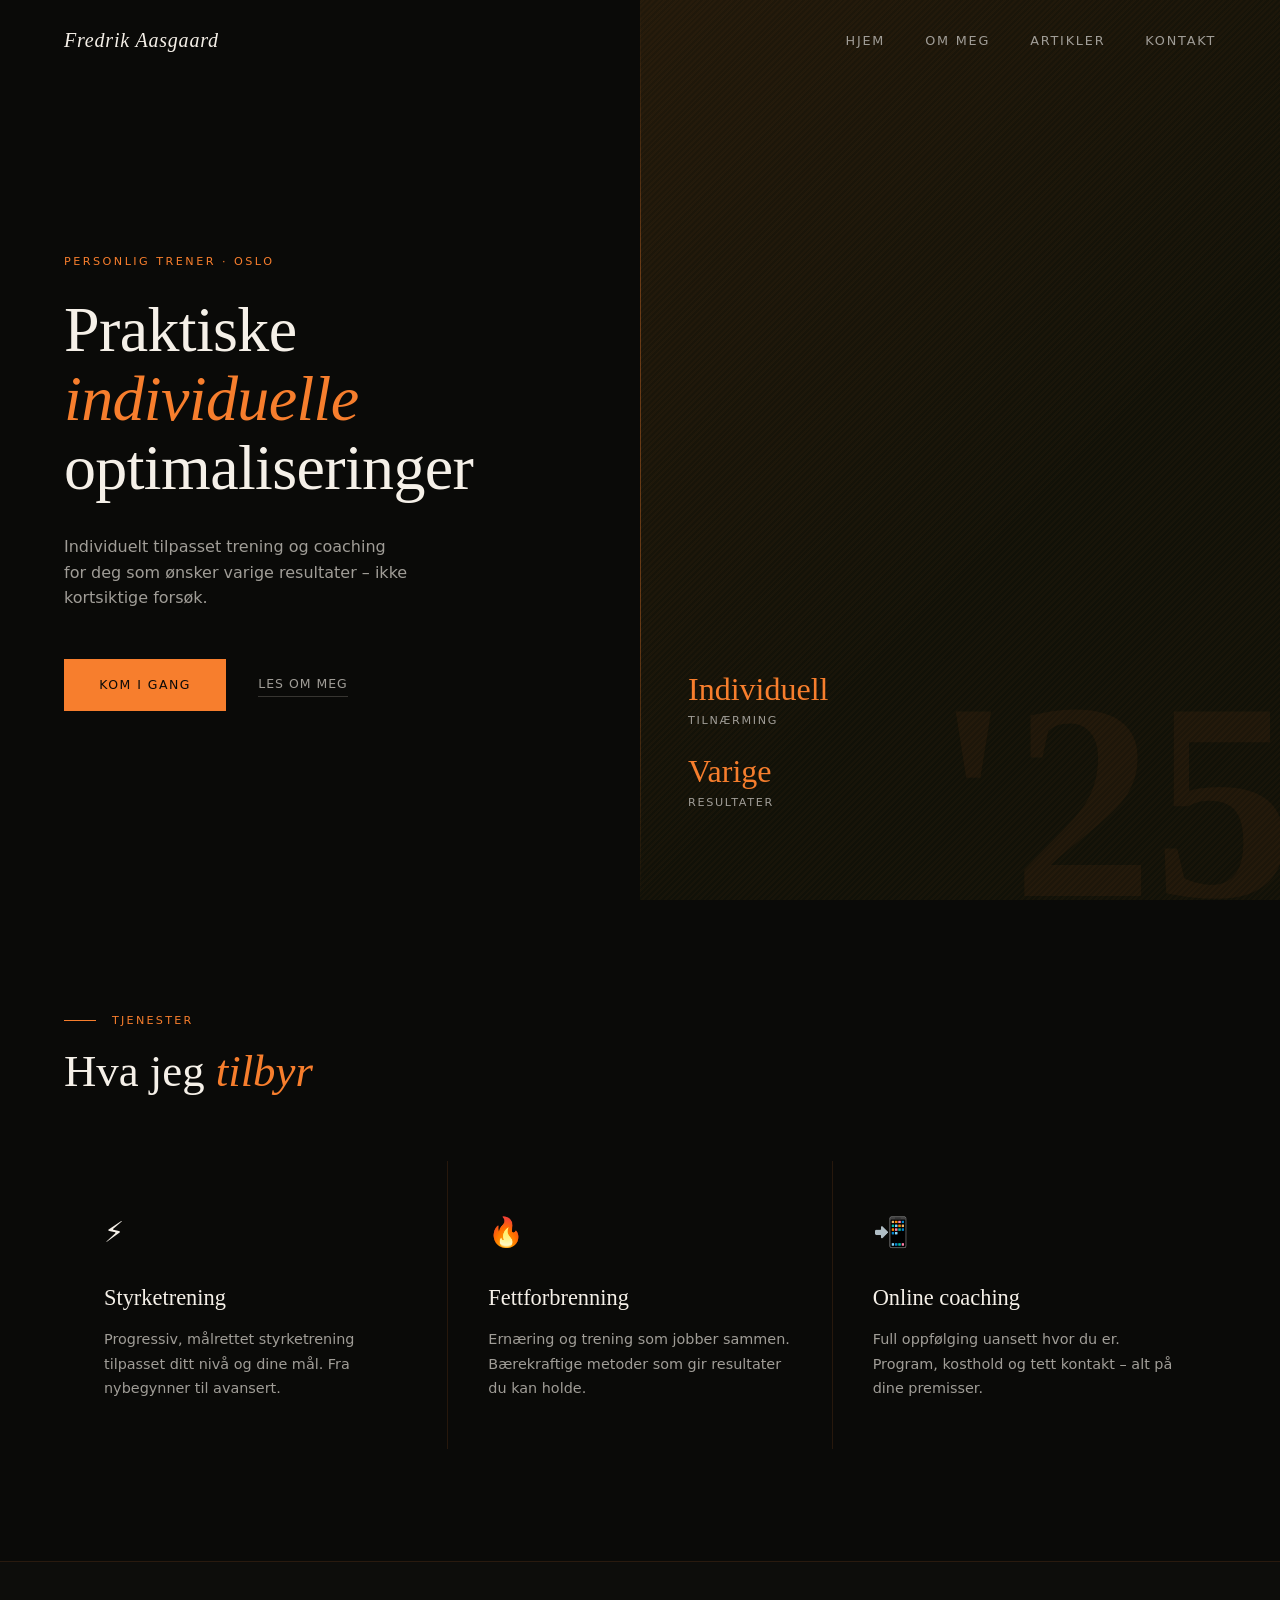
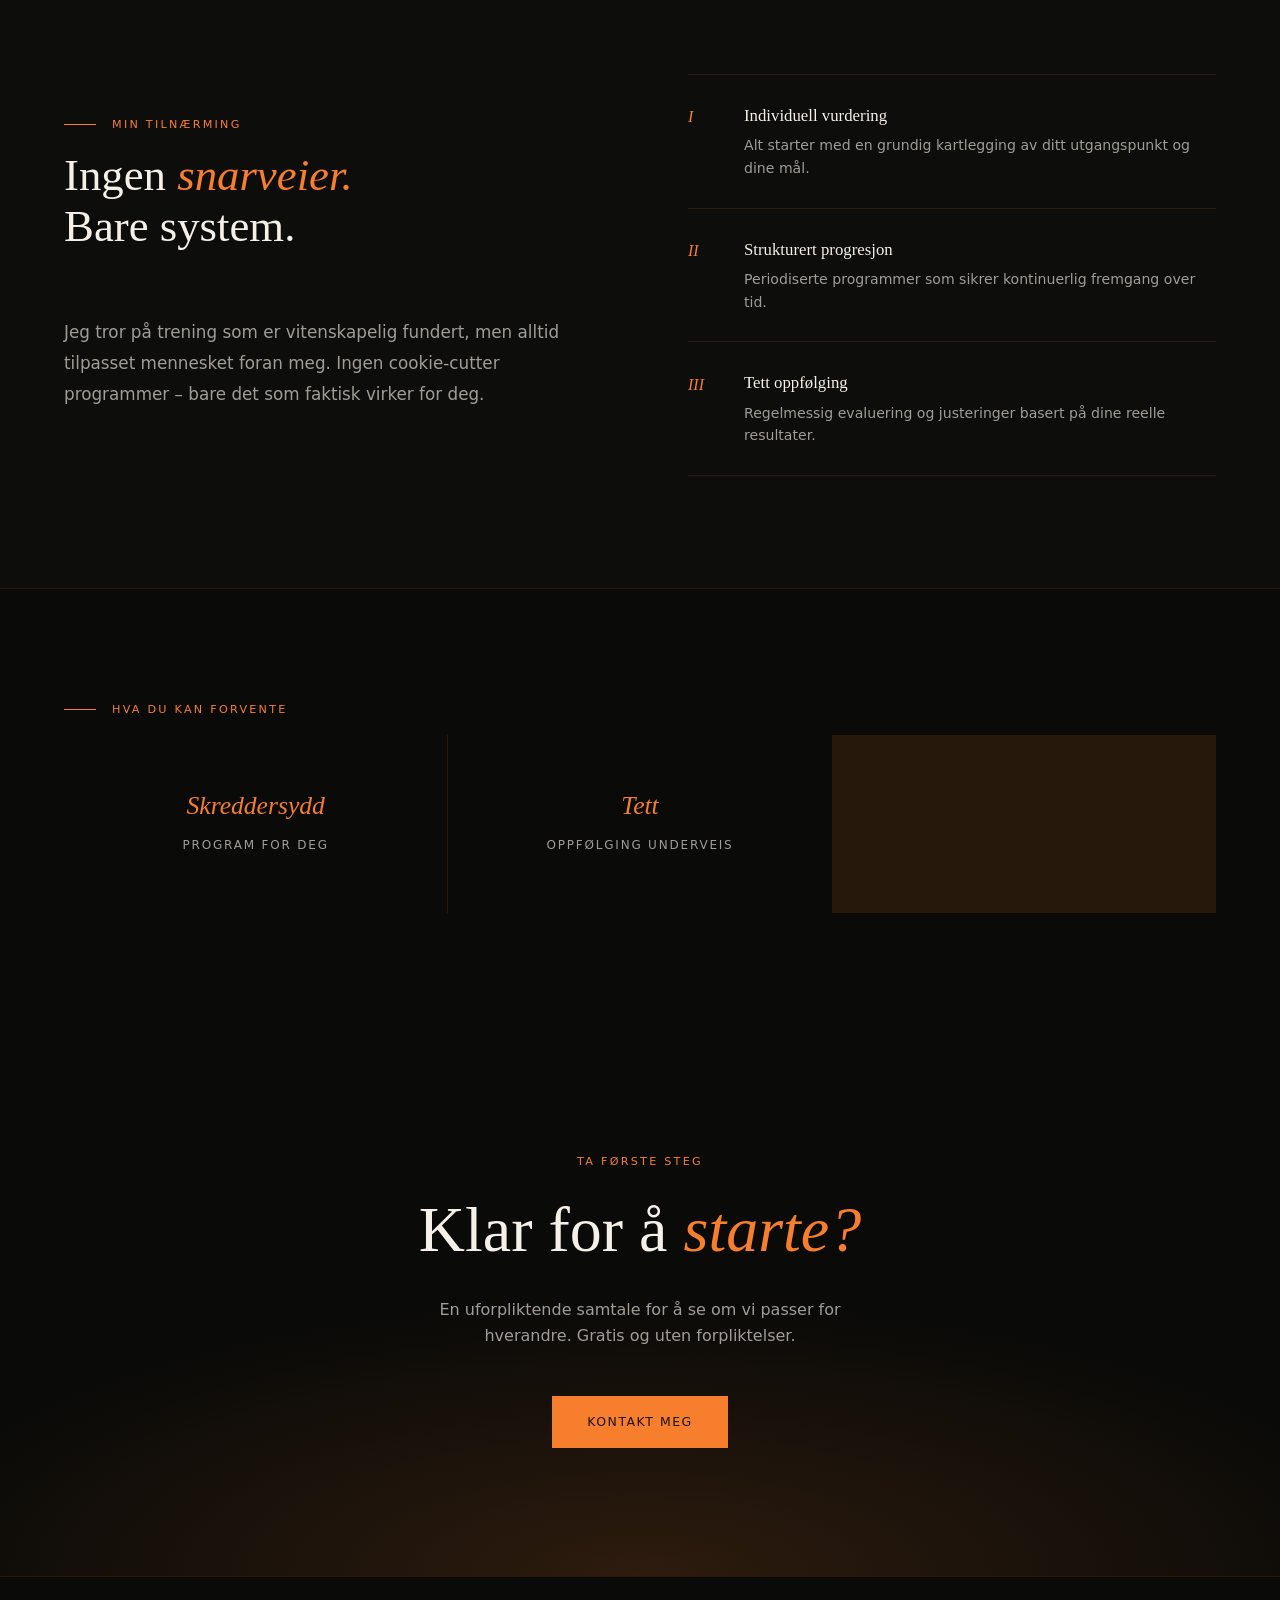
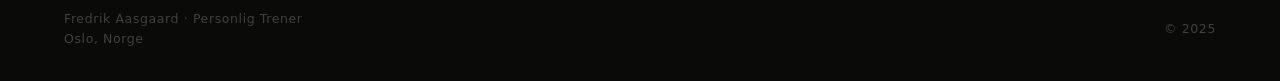
==== index.html @ f1bb7726 "Add files via upload" ====
<!DOCTYPE html>
<html lang="no">
<head>
  <meta charset="UTF-8">
  <meta name="viewport" content="width=device-width, initial-scale=1.0">
  <meta name="description" content="Personlig trener i Oslo – individuelt tilpasset styrketrening, fettforbrenning og online coaching.">
  <title>Fredrik Aasgaard · Personlig Trener</title>
  <link rel="stylesheet" href="style.css">
</head>
<body>

<nav class="nav" id="main-nav">
  <h2>Fredrik Aasgaard</h2>
  <ul>
    <li><a href="index.html">Hjem</a></li>
    <li><a href="ommeg.html">Om meg</a></li>
    <li><a href="artikler.html">Artikler</a></li>
    <li><a href="kontakt.html">Kontakt</a></li>
  </ul>
</nav>

<section class="hero">
  <div class="hero-content">
    <p class="hero-eyebrow">Personlig trener · Oslo</p>
    <h1>Praktiske <br><em>individuelle</em> optimaliseringer</h1>
    <p class="hero-bio">Individuelt tilpasset trening og coaching for deg som ønsker varige resultater – ikke kortsiktige forsøk.</p>
    <div class="hero-actions">
      <a href="kontakt.html" class="cta">Kom i gang</a>
      <a href="ommeg.html" class="cta-ghost">Les om meg</a>
    </div>
  </div>
  <div class="hero-visual" data-year="'25">
    <div class="hero-line"></div>
    <div class="hero-stat-block">
      <div class="hero-stat">
        <span class="hero-stat-number">Individuell</span>
        <span class="hero-stat-label">tilnærming</span>
      </div>
      <div class="hero-stat">
        <span class="hero-stat-number">Varige</span>
        <span class="hero-stat-label">resultater</span>
      </div>
    </div>
  </div>
</section>

<section class="section">
  <div class="section-label reveal">Tjenester</div>
  <h2 class="section-title reveal">Hva jeg <em>tilbyr</em></h2>
  <div class="grid">
    <div class="card reveal">
      <span class="card-icon">⚡</span>
      <h3 class="card-title">Styrketrening</h3>
      <p class="card-desc">Progressiv, målrettet styrketrening tilpasset ditt nivå og dine mål. Fra nybegynner til avansert.</p>
    </div>
    <div class="card reveal">
      <span class="card-icon">🔥</span>
      <h3 class="card-title">Fettforbrenning</h3>
      <p class="card-desc">Ernæring og trening som jobber sammen. Bærekraftige metoder som gir resultater du kan holde.</p>
    </div>
    <div class="card reveal">
      <span class="card-icon">📲</span>
      <h3 class="card-title">Online coaching</h3>
      <p class="card-desc">Full oppfølging uansett hvor du er. Program, kosthold og tett kontakt – alt på dine premisser.</p>
    </div>
  </div>
</section>

<section class="section approach">
  <div class="approach-inner">
    <div class="approach-text">
      <div class="section-label reveal">Min tilnærming</div>
      <h2 class="section-title reveal">Ingen <em>snarveier.</em><br>Bare system.</h2>
      <p class="reveal">Jeg tror på trening som er vitenskapelig fundert, men alltid tilpasset mennesket foran meg. Ingen cookie-cutter programmer – bare det som faktisk virker for deg.</p>
    </div>
    <div class="approach-pillars">
      <div class="pillar reveal">
        <span class="pillar-num">I</span>
        <div class="pillar-body">
          <h4>Individuell vurdering</h4>
          <p>Alt starter med en grundig kartlegging av ditt utgangspunkt og dine mål.</p>
        </div>
      </div>
      <div class="pillar reveal">
        <span class="pillar-num">II</span>
        <div class="pillar-body">
          <h4>Strukturert progresjon</h4>
          <p>Periodiserte programmer som sikrer kontinuerlig fremgang over tid.</p>
        </div>
      </div>
      <div class="pillar reveal">
        <span class="pillar-num">III</span>
        <div class="pillar-body">
          <h4>Tett oppfølging</h4>
          <p>Regelmessig evaluering og justeringer basert på dine reelle resultater.</p>
        </div>
      </div>
    </div>
  </div>
</section>

<section class="section">
  <div class="section-label reveal">Hva du kan forvente</div>
  <div class="results-strip">
    <div class="result-item reveal">
      <span class="result-value">Skreddersydd</span>
      <span class="result-label">program for deg</span>
    </div>
    <div class="result-item reveal">
      <span class="result-value">Tett</span>
      <span class="result-label">oppfølging underveis</span>
    </div>
    <div class="result-item reveal">
      <span class="result-value">Varige</span>
      <span class="result-label">vaner og resultater</span>
    </div>
  </div>
</section>

<section class="cta-section">
  <div class="section-label reveal">Ta første steg</div>
  <h2 class="reveal">Klar for å <em>starte?</em></h2>
  <p class="reveal">En uforpliktende samtale for å se om vi passer for hverandre. Gratis og uten forpliktelser.</p>
  <a href="kontakt.html" class="cta reveal">Kontakt meg</a>
</section>

<footer>
  <address>
    <p>Fredrik Aasgaard · Personlig Trener</p>
    <p>Oslo, Norge</p>
  </address>
  <p>© 2025</p>
</footer>

<script src="script.js"></script>
</body>
</html>
---- style.css ----
/* ============================================
   style.css — Layout & komponenter
   ============================================ */

@import url('variables.css');

/* ── Reset ────────────────────────────────── */
*, *::before, *::after { box-sizing: border-box; margin: 0; padding: 0; }

html { scroll-behavior: smooth; }

body {
  background: var(--black);
  color: var(--cream);
  font-family: var(--sans);
  font-weight: 300;
  line-height: 1.6;
  overflow-x: hidden;
}

/* ── Navigation ───────────────────────────── */
.nav {
  position: fixed;
  top: 0; left: 0; right: 0;
  z-index: 100;
  display: flex;
  align-items: center;
  justify-content: space-between;
  padding: 1.5rem var(--space-l);
  transition: background var(--duration-m) var(--ease),
              padding var(--duration-s);
}

.nav.scrolled {
  background: rgba(10,10,8,0.92);
  backdrop-filter: blur(12px);
  -webkit-backdrop-filter: blur(12px);
  padding: 1rem var(--space-l);
  border-bottom: 1px solid var(--border);
}

.nav h2 {
  font-family: var(--serif);
  font-weight: 400;
  font-size: 1.25rem;
  letter-spacing: 0.04em;
  color: var(--cream);
  font-style: italic;
}

.nav ul {
  list-style: none;
  display: flex;
  gap: 2.5rem;
}

.nav ul a {
  color: var(--muted);
  text-decoration: none;
  font-size: 0.8rem;
  letter-spacing: 0.14em;
  text-transform: uppercase;
  font-weight: 500;
  transition: color var(--duration-s);
}

.nav ul a:hover { color: var(--orange); }

/* ── Knapper / CTAs ───────────────────────── */
.cta {
  display: inline-block;
  background: var(--orange);
  color: var(--black);
  text-decoration: none;
  font-size: 0.78rem;
  font-weight: 500;
  letter-spacing: 0.12em;
  text-transform: uppercase;
  padding: 1rem 2.2rem;
  transition: background var(--duration-s), transform var(--duration-s);
}

.cta:hover {
  background: var(--cream);
  transform: translateY(-2px);
}

.cta-ghost {
  color: var(--muted);
  text-decoration: none;
  font-size: 0.78rem;
  letter-spacing: 0.08em;
  text-transform: uppercase;
  font-weight: 400;
  border-bottom: 1px solid rgba(122,118,112,0.4);
  padding-bottom: 2px;
  transition: color var(--duration-s), border-color var(--duration-s);
}

.cta-ghost:hover {
  color: var(--cream);
  border-color: var(--cream);
}

/* ── Hero ─────────────────────────────────── */
.hero {
  min-height: 100vh;
  display: grid;
  grid-template-columns: 1fr 1fr;
  position: relative;
  overflow: hidden;
}

.hero-content {
  display: flex;
  flex-direction: column;
  justify-content: center;
  padding: 10rem var(--space-l) 6rem;
  position: relative;
  z-index: 2;
}

.hero-eyebrow {
  font-size: 0.7rem;
  letter-spacing: 0.22em;
  text-transform: uppercase;
  color: var(--orange);
  margin-bottom: 1.5rem;
  opacity: 0;
  transform: translateY(20px);
  animation: fadeUp 0.7s var(--ease) 0.3s forwards;
}

.hero h1 {
  font-family: var(--serif);
  font-size: clamp(3rem, 5vw, 5.5rem);
  font-weight: 400;
  line-height: 1.08;
  letter-spacing: -0.01em;
  margin-bottom: 2rem;
  opacity: 0;
  transform: translateY(30px);
  animation: fadeUp 0.9s var(--ease) 0.5s forwards;
}

.hero h1 em {
  font-style: italic;
  color: var(--orange);
}

.hero-bio {
  font-size: 1rem;
  color: var(--muted);
  max-width: 34ch;
  margin-bottom: 3rem;
  opacity: 0;
  transform: translateY(20px);
  animation: fadeUp 0.8s var(--ease) 0.75s forwards;
}

.hero-actions {
  display: flex;
  align-items: center;
  gap: 2rem;
  opacity: 0;
  transform: translateY(20px);
  animation: fadeUp 0.8s var(--ease) 0.95s forwards;
}

.hero-visual {
  position: relative;
  background: #111108;
  overflow: hidden;
}

.hero-visual::before {
  content: '';
  position: absolute;
  inset: 0;
  background:
    linear-gradient(135deg, rgba(247,126,45,0.07) 0%, transparent 60%),
    repeating-linear-gradient(
      -45deg,
      transparent, transparent 2px,
      rgba(247,126,45,0.03) 2px,
      rgba(247,126,45,0.03) 4px
    );
}

.hero-visual::after {
  content: attr(data-year);
  position: absolute;
  bottom: -0.15em; right: -0.05em;
  font-family: var(--serif);
  font-size: 22vw;
  font-weight: 700;
  color: rgba(247,126,45,0.05);
  line-height: 1;
  pointer-events: none;
  user-select: none;
}

.hero-line {
  position: absolute;
  top: 0; bottom: 0; left: 0;
  width: 1px;
  background: linear-gradient(
    to bottom,
    transparent,
    rgba(247,126,45,0.35) 30%,
    rgba(247,126,45,0.35) 70%,
    transparent
  );
}

.hero-stat-block {
  position: absolute;
  bottom: 4rem; left: 3rem;
  z-index: 2;
  opacity: 0;
  animation: fadeUp 0.9s var(--ease) 1.2s forwards;
}

.hero-stat {
  display: flex;
  flex-direction: column;
  margin-bottom: 1.5rem;
}

.hero-stat-number {
  font-family: var(--serif);
  font-size: 2rem;
  font-weight: 400;
  color: var(--orange);
  line-height: 1.1;
}

.hero-stat-label {
  font-size: 0.7rem;
  letter-spacing: 0.15em;
  text-transform: uppercase;
  color: var(--muted);
  margin-top: 0.3rem;
}

/* ── Side-header (brukes på indre sider) ──── */
.page-header {
  padding: 10rem var(--space-l) 5rem;
  border-bottom: 1px solid var(--border);
  position: relative;
  overflow: hidden;
}

.page-header::after {
  content: attr(data-title);
  position: absolute;
  bottom: -0.2em; right: -0.02em;
  font-family: var(--serif);
  font-size: 18vw;
  font-weight: 700;
  color: rgba(247,126,45,0.04);
  line-height: 1;
  pointer-events: none;
  user-select: none;
  white-space: nowrap;
}

/* To-kolonne layout med valgfritt bilde */
.page-header-inner {
  display: grid;
  grid-template-columns: 1fr 1fr;
  gap: 4rem;
  align-items: center;
  position: relative;
  z-index: 1;
}

.page-header-text .section-label { margin-bottom: 1rem; }

/* Fallback for sider uten .page-header-inner */
.page-header .section-label { margin-bottom: 1rem; }

.page-header h1 {
  font-family: var(--serif);
  font-size: clamp(2.5rem, 5vw, 5rem);
  font-weight: 400;
  line-height: 1.1;
  max-width: 18ch;
}

.page-header h1 em {
  font-style: italic;
  color: var(--orange);
}

.page-header p {
  color: var(--muted);
  max-width: 42ch;
  margin-top: 1.5rem;
  font-size: 1rem;
}

/* Hero-portrett */
.page-header-image {
  position: relative;
}

.hero-portrait {
  width: 100%;
  aspect-ratio: 3 / 4;
  object-fit: cover;
  object-position: top center;
  display: block;
  filter: grayscale(20%);
  background: #1a1a16;
  min-height: 300px;
}

/* Dekorativ ramme rundt bildet */
.page-header-image::before {
  content: '';
  position: absolute;
  inset: -1rem 1rem 1rem -1rem;
  border: 1px solid var(--border);
  pointer-events: none;
  z-index: -1;
}

/* ── Seksjoner ────────────────────────────── */
.section {
  padding: var(--space-xl) var(--space-l);
  position: relative;
}

.section-label {
  font-size: 0.7rem;
  letter-spacing: 0.2em;
  text-transform: uppercase;
  color: var(--orange);
  display: flex;
  align-items: center;
  gap: 1rem;
  margin-bottom: 1rem;
}

.section-label::before {
  content: '';
  display: block;
  width: 2rem; height: 1px;
  background: var(--orange);
}

.section-title {
  font-family: var(--serif);
  font-size: clamp(2rem, 3.5vw, 3.5rem);
  font-weight: 400;
  line-height: 1.15;
  margin-bottom: 4rem;
  max-width: 20ch;
}

.section-title em { font-style: italic; color: var(--orange); }

/* ── Services grid ────────────────────────── */
.grid {
  display: grid;
  grid-template-columns: repeat(3, 1fr);
  gap: 1px;
  background: var(--border);
}

.card {
  background: var(--black);
  padding: 3rem 2.5rem;
  position: relative;
  overflow: hidden;
  transition: background var(--duration-m);
  cursor: default;
}

.card::after {
  content: '';
  position: absolute;
  bottom: 0; left: 0; right: 0;
  height: 2px;
  background: var(--orange);
  transform: scaleX(0);
  transform-origin: left;
  transition: transform var(--duration-m) var(--ease);
}

.card:hover { background: #0f0f0c; }
.card:hover::after { transform: scaleX(1); }

.card-icon { font-size: 1.8rem; margin-bottom: 1.5rem; display: block; }

.card-title {
  font-family: var(--serif);
  font-size: 1.4rem;
  font-weight: 400;
  margin-bottom: 0.75rem;
  color: var(--cream);
}

.card-desc { font-size: 0.9rem; color: var(--muted); line-height: 1.7; }

/* ── Approach ─────────────────────────────── */
.approach {
  background: var(--surface);
  border-top: 1px solid var(--border);
  border-bottom: 1px solid var(--border);
}

.approach-inner {
  display: grid;
  grid-template-columns: 1fr 1fr;
  gap: 6rem;
  align-items: center;
}

.approach-text p { font-size: 1.05rem; color: var(--muted); line-height: 1.85; margin-bottom: 1.5rem; }

.pillar {
  display: flex;
  align-items: flex-start;
  gap: 1.5rem;
  padding: 1.75rem 0;
  border-bottom: 1px solid var(--border);
}

.pillar:first-child { border-top: 1px solid var(--border); }

.pillar-num {
  font-family: var(--serif);
  font-size: 1rem;
  font-style: italic;
  color: var(--orange);
  min-width: 2rem;
  padding-top: 0.1rem;
}

.pillar-body h4 {
  font-family: var(--serif);
  font-weight: 400;
  font-size: 1.05rem;
  color: var(--cream);
  margin-bottom: 0.3rem;
}

.pillar-body p { font-size: 0.88rem; color: var(--muted); }

/* ── Results strip ────────────────────────── */
.results-strip {
  display: grid;
  grid-template-columns: repeat(3, 1fr);
  gap: 1px;
  background: var(--border);
}

.result-item { background: var(--black); padding: 3.5rem 3rem; text-align: center; }

.result-value {
  font-family: var(--serif);
  font-size: 1.6rem;
  font-weight: 400;
  font-style: italic;
  color: var(--orange);
  line-height: 1.2;
  display: block;
  margin-bottom: 0.6rem;
}

.result-label { font-size: 0.75rem; letter-spacing: 0.15em; text-transform: uppercase; color: var(--muted); }

/* ── Fakta-kolonne (om meg-siden) ─────────── */
.fakta-strip {
  display: flex;
  flex-direction: column;
  gap: 1px;
  background: var(--border);
}

.fakta-item {
  background: var(--black);
  padding: 2rem 2.5rem;
}

.fakta-tittel {
  font-family: var(--serif);
  font-size: 1.2rem;
  font-weight: 400;
  font-style: italic;
  color: var(--orange);
  display: block;
  margin-bottom: 0.5rem;
}

.fakta-tekst {
  font-size: 0.78rem;
  letter-spacing: 0.1em;
  text-transform: uppercase;
  color: var(--muted);
  line-height: 1.9;
  display: block;
}

/* ── Brødtekst / artikkelinnhold ──────────── */
.prose {
  max-width: 68ch;
}

.prose p {
  font-size: 1.05rem;
  color: var(--muted);
  line-height: 1.85;
  margin-bottom: 1.5rem;
}

.prose h3 {
  font-family: var(--serif);
  font-size: 1.5rem;
  font-weight: 400;
  color: var(--cream);
  margin: 2.5rem 0 1rem;
}

.prose h3 em { font-style: italic; color: var(--orange); }

/* ── Artikkel-liste ───────────────────────── */
.article-list {
  display: flex;
  flex-direction: column;
  gap: 1px;
  background: var(--border);
}

.article-item {
  background: var(--black);
  padding: 2.5rem 3rem;
  display: grid;
  grid-template-columns: 1fr auto;
  align-items: center;
  gap: 2rem;
  text-decoration: none;
  color: inherit;
  transition: background var(--duration-m);
  position: relative;
}

.article-item::after {
  content: '→';
  font-size: 1.2rem;
  color: var(--orange);
  opacity: 0;
  transform: translateX(-8px);
  transition: opacity var(--duration-s), transform var(--duration-s);
}

.article-item:hover { background: #0f0f0c; }
.article-item:hover::after { opacity: 1; transform: translateX(0); }

.article-tag {
  font-size: 0.68rem;
  letter-spacing: 0.18em;
  text-transform: uppercase;
  color: var(--orange);
  margin-bottom: 0.4rem;
}

.article-item h3 {
  font-family: var(--serif);
  font-size: 1.3rem;
  font-weight: 400;
  color: var(--cream);
  margin-bottom: 0.4rem;
}

.article-item p { font-size: 0.88rem; color: var(--muted); }

.article-meta {
  display: flex;
  flex-direction: column;
  align-items: flex-end;
  gap: 0.4rem;
  flex-shrink: 0;
}

.article-date { font-size: 0.75rem; color: var(--muted); letter-spacing: 0.05em; white-space: nowrap; }

.article-type {
  font-size: 0.65rem;
  letter-spacing: 0.14em;
  text-transform: uppercase;
  color: var(--black);
  background: var(--orange);
  padding: 2px 8px;
  font-weight: 500;
}

/* ── Video-seksjon ────────────────────────── */
.video-grid {
  display: grid;
  grid-template-columns: repeat(3, 1fr);
  gap: 1.5rem;
}

.video-kort {
  display: flex;
  flex-direction: column;
  gap: 0.75rem;
}

.video-wrapper {
  position: relative;
  width: 100%;
  aspect-ratio: 16 / 9;
  background: var(--surface);
  border: 1px solid var(--border);
  overflow: hidden;
}

.video-wrapper iframe {
  position: absolute;
  inset: 0;
  width: 100%;
  height: 100%;
  border: none;
}

.video-fallback {
  position: absolute;
  inset: 0;
  display: flex;
  flex-direction: column;
  align-items: center;
  justify-content: center;
  gap: 0.5rem;
  padding: 1rem;
  text-align: center;
}

.video-fallback-ikon {
  font-size: 1.8rem;
  color: var(--border);
  display: block;
}

.video-fallback-tekst {
  font-size: 0.78rem;
  color: var(--muted);
  margin: 0;
}

.video-fallback-lenke {
  font-size: 0.72rem;
  letter-spacing: 0.1em;
  text-transform: uppercase;
  color: var(--orange);
  text-decoration: none;
  border-bottom: 1px solid rgba(247,126,45,0.3);
  padding-bottom: 1px;
  margin-top: 0.25rem;
  transition: border-color var(--duration-s);
}

.video-fallback-lenke:hover { border-color: var(--orange); }

.video-tittel {
  font-size: 0.88rem;
  color: var(--muted);
  margin: 0;
}

@media (max-width: 900px) {
  .video-grid { grid-template-columns: 1fr; }
}

/* ── Utøverkort (om meg-siden) ────────────── */
.utover-kort {
  display: block;
  text-decoration: none;
  background: var(--surface);
  border: 1px solid var(--border);
  max-width: 520px;
  transition: border-color var(--duration-s);
}

.utover-kort:hover { border-color: var(--orange); }

.utover-kort-header {
  background: rgba(247,126,45,0.07);
  border-bottom: 1px solid var(--border);
  padding: 14px 20px;
  display: flex;
  justify-content: space-between;
  align-items: center;
}

.utover-kort-label {
  font-size: 0.68rem;
  letter-spacing: 0.18em;
  text-transform: uppercase;
  color: var(--orange);
}

.utover-kort-body { padding: 20px; }

.utover-kort-navn {
  font-family: var(--serif);
  font-size: 1.15rem;
  font-weight: 400;
  color: var(--cream);
  margin: 0 0 4px;
}

.utover-kort-sub {
  font-size: 0.68rem;
  letter-spacing: 0.1em;
  text-transform: uppercase;
  color: var(--muted);
  margin: 0;
}

.utover-tall-grid {
  display: grid;
  grid-template-columns: repeat(4, 1fr);
  gap: 1px;
  background: var(--border);
  margin-top: 16px;
}

.utover-tall-celle {
  background: var(--surface);
  padding: 14px 10px;
  text-align: center;
}

.utover-tall {
  display: block;
  font-family: var(--serif);
  font-size: 1.4rem;
  font-weight: 400;
  color: var(--orange);
  line-height: 1;
}

.utover-tall-etikett {
  display: block;
  font-size: 0.65rem;
  letter-spacing: 0.12em;
  text-transform: uppercase;
  color: var(--muted);
  margin-top: 4px;
}

.utover-kort-footer {
  background: var(--surface);
  padding: 10px 14px;
  display: flex;
  justify-content: space-between;
  margin-top: 1px;
}

.utover-kort-footer span {
  font-size: 0.72rem;
  color: var(--muted);
}

.utover-kort-footer .dots { color: var(--orange); }

/* ── Kontaktskjema ────────────────────────── */
.contact-layout {
  display: grid;
  grid-template-columns: 1fr 1fr;
  gap: 6rem;
  align-items: start;
}

.contact-info p { font-size: 1rem; color: var(--muted); line-height: 1.85; margin-bottom: 2rem; }

.contact-detail {
  display: flex;
  flex-direction: column;
  gap: 1rem;
  margin-top: 2.5rem;
}

.contact-detail a {
  color: var(--cream);
  text-decoration: none;
  font-size: 0.88rem;
  letter-spacing: 0.06em;
  display: flex;
  align-items: center;
  gap: 0.75rem;
  transition: color var(--duration-s);
}

.contact-detail a:hover { color: var(--orange); }

.contact-detail span { color: var(--orange); font-size: 1rem; }

.form-group { margin-bottom: 1.5rem; }

.form-group label {
  display: block;
  font-size: 0.72rem;
  letter-spacing: 0.15em;
  text-transform: uppercase;
  color: var(--muted);
  margin-bottom: 0.6rem;
}

.form-group input,
.form-group textarea {
  width: 100%;
  background: var(--surface);
  border: 1px solid var(--border);
  color: var(--cream);
  font-family: var(--sans);
  font-size: 0.95rem;
  padding: 0.9rem 1.2rem;
  outline: none;
  transition: border-color var(--duration-s);
  -webkit-appearance: none;
  border-radius: 0;
}

.form-group input:focus,
.form-group textarea:focus { border-color: var(--orange); }

.form-group textarea { resize: vertical; min-height: 140px; }

.form-notat {
  font-size: 0.78rem;
  color: var(--muted);
  margin-top: 1rem;
}

/* ── CTA-seksjon ──────────────────────────── */
.cta-section {
  text-align: center;
  padding: 8rem var(--space-l);
  background: var(--black);
  position: relative;
  overflow: hidden;
}

.cta-section::before {
  content: '';
  position: absolute; inset: 0;
  background: radial-gradient(ellipse 60% 50% at 50% 100%, var(--orange-dim), transparent);
  pointer-events: none;
}

.cta-section .section-label { justify-content: center; margin-bottom: 1.5rem; }
.cta-section .section-label::before { display: none; }

.cta-section h2 {
  font-family: var(--serif);
  font-size: clamp(2.5rem, 5vw, 5rem);
  font-weight: 400;
  margin-bottom: 2rem;
  line-height: 1.1;
}

.cta-section h2 em { font-style: italic; color: var(--orange); }

.cta-section p { color: var(--muted); max-width: 40ch; margin: 0 auto 3rem; font-size: 1rem; }

/* ── Footer ───────────────────────────────── */
footer {
  padding: 2rem var(--space-l);
  border-top: 1px solid var(--border);
  display: flex;
  justify-content: space-between;
  align-items: center;
}

footer p,
footer address {
  font-size: 0.78rem;
  color: rgba(122,118,112,0.5);
  letter-spacing: 0.05em;
  font-style: normal;
}

/* ── Animasjoner ──────────────────────────── */
@keyframes fadeUp {
  to { opacity: 1; transform: translateY(0); }
}

.reveal {
  opacity: 0;
  transform: translateY(28px);
  transition: opacity var(--duration-l) var(--ease),
              transform var(--duration-l) var(--ease);
}

.reveal.visible { opacity: 1; transform: none; }

/* ── Responsiv ────────────────────────────── */
@media (max-width: 900px) {
  .nav         { padding: 1.25rem 2rem; }
  .nav.scrolled { padding: 0.9rem 2rem; }

  /* Nav: skjul lenker på veldig smal skjerm */
  .nav ul { gap: 1.25rem; }
  .nav ul a { font-size: 0.72rem; letter-spacing: 0.08em; }

  /* Hero */
  .hero { grid-template-columns: 1fr; }
  .hero-content { padding: 8rem 2rem 4rem; }
  .hero-visual  { height: 40vh; }

  /* Side-header med bilde */
  .page-header { padding: 8rem 2rem 4rem; }
  .page-header-inner { grid-template-columns: 1fr; gap: 2.5rem; }
  .page-header-image { order: -1; }          /* Bilde øverst på mobil */
  .hero-portrait { aspect-ratio: 4 / 3; min-height: auto; }
  .page-header-image::before { display: none; } /* Fjern ramme på mobil */

  /* Seksjoner */
  .section { padding: 5rem 2rem; }

  /* Grid og strips */
  .grid,
  .results-strip { grid-template-columns: 1fr; }

  /* Approach og kontakt */
  .approach-inner,
  .contact-layout { grid-template-columns: 1fr; gap: 3rem; }

  /* Fakta-kolonne */
  .fakta-strip { gap: 1px; }

  /* Artikler */
  .article-item { grid-template-columns: 1fr; }
  .article-date { display: none; }

  /* CTA */
  .cta-section { padding: 6rem 2rem; }

  /* Footer */
  footer {
    flex-direction: column;
    gap: 1rem;
    text-align: center;
    padding: 2rem;
  }
}

@media (max-width: 480px) {
  .nav h2 { font-size: 1rem; }
  .nav ul { gap: 1rem; }
  .nav ul a { font-size: 0.68rem; }

  .hero h1 { font-size: 2.4rem; }
  .page-header h1 { font-size: 2.2rem; }
  .section-title { font-size: 1.8rem; }
  .cta-section h2 { font-size: 2rem; }

  .card { padding: 2rem 1.5rem; }
  .pillar { gap: 1rem; }

  .cta { padding: 0.9rem 1.6rem; font-size: 0.72rem; }
}
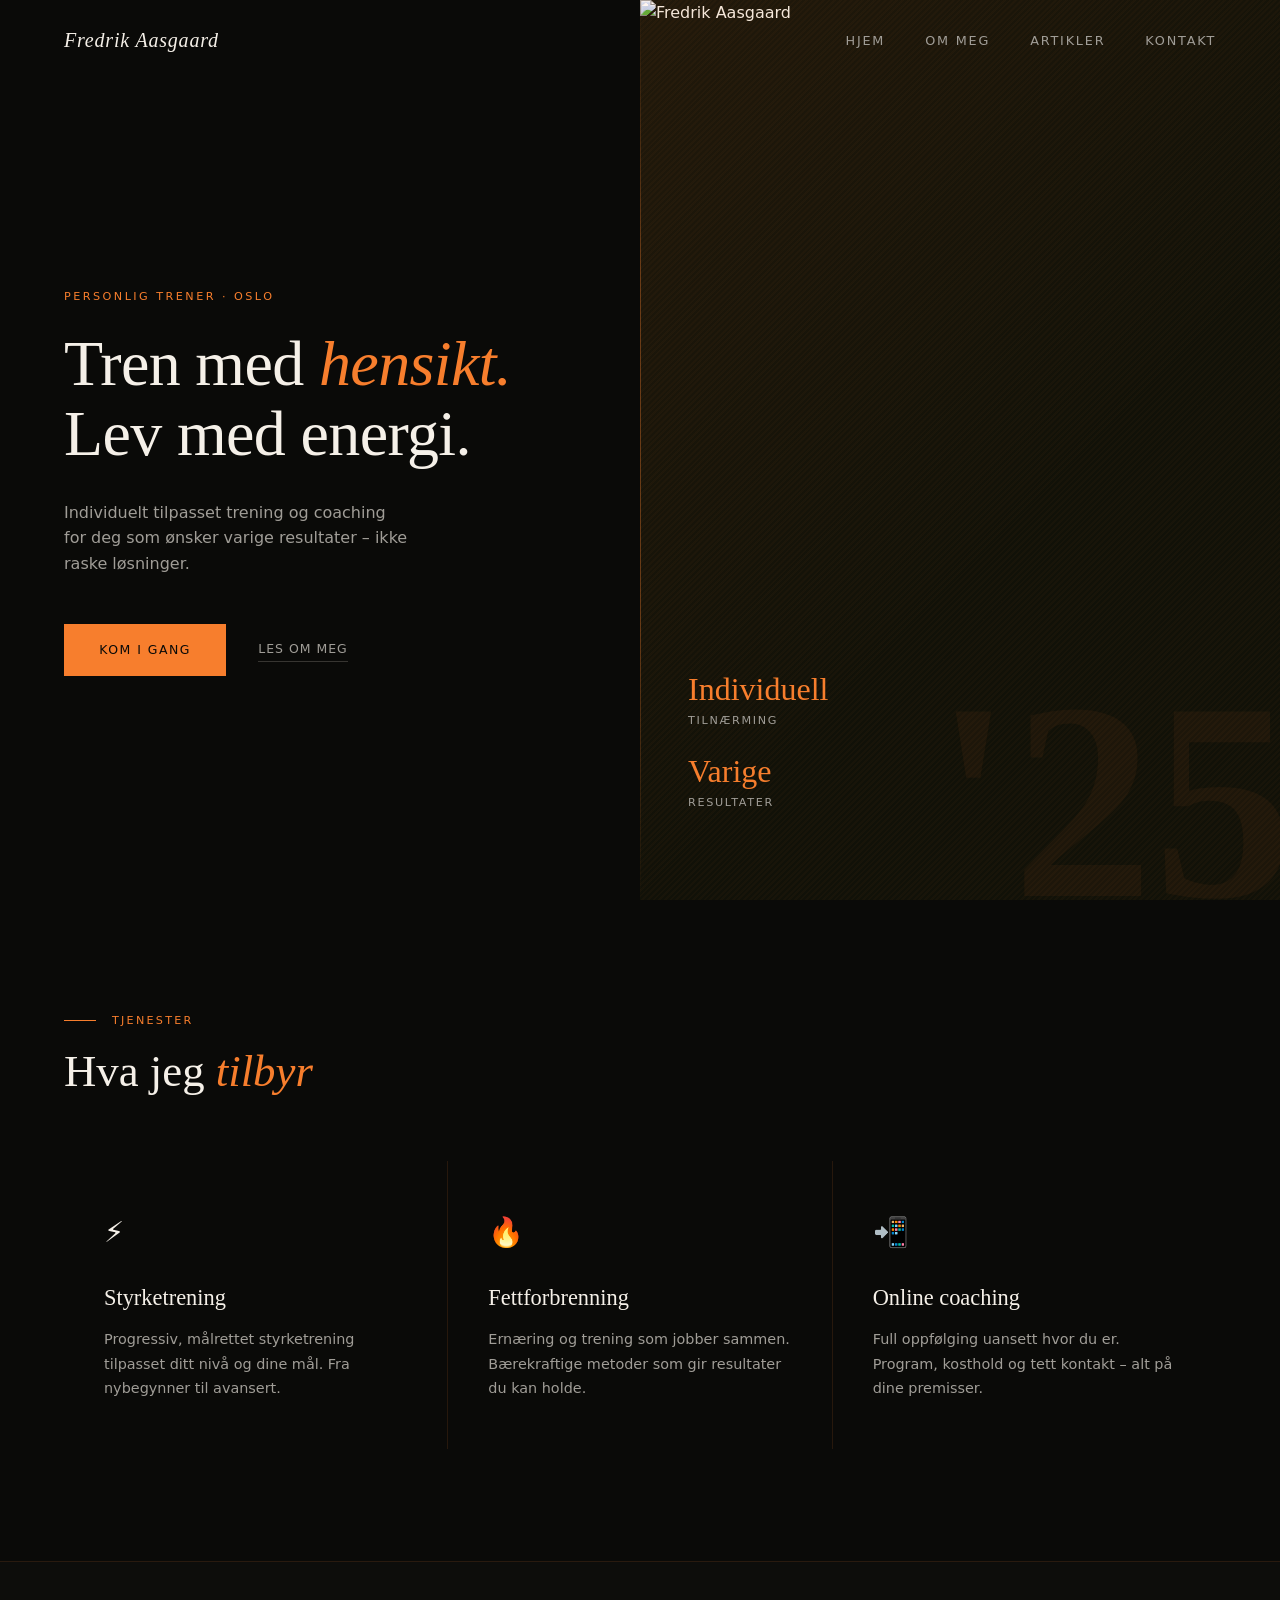
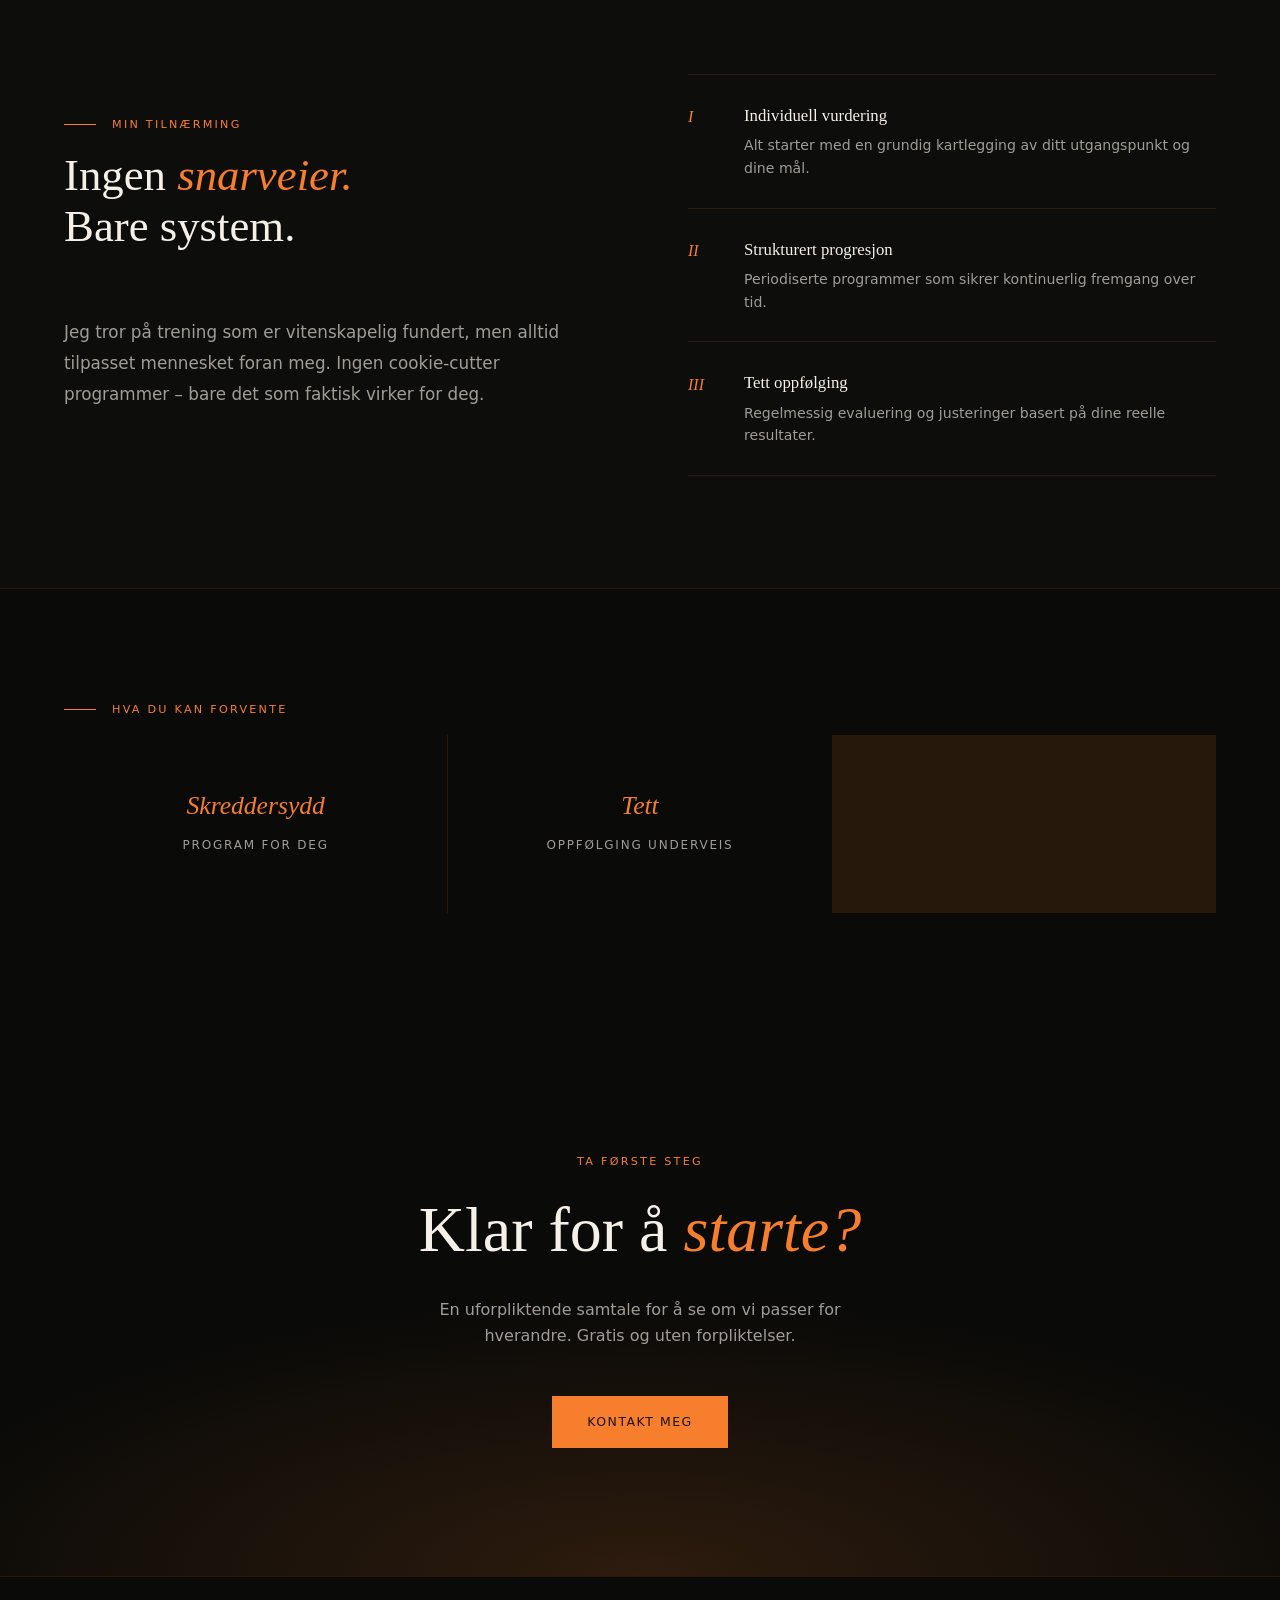
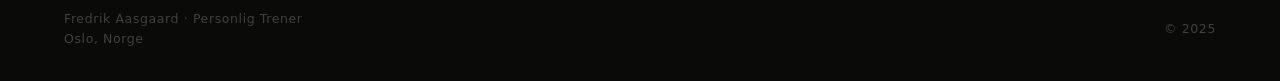
==== commit 1a4279e6: "Update index.html lagt til bilde i hero" ====
--- a/index.html
+++ b/index.html
@@ -2,6 +2,7 @@
 <html lang="no">
 <head>
   <meta charset="UTF-8">
+  <meta name="robots" content="noindex, nofollow">
   <meta name="viewport" content="width=device-width, initial-scale=1.0">
   <meta name="description" content="Personlig trener i Oslo – individuelt tilpasset styrketrening, fettforbrenning og online coaching.">
   <title>Fredrik Aasgaard · Personlig Trener</title>
@@ -22,8 +23,8 @@
 <section class="hero">
   <div class="hero-content">
     <p class="hero-eyebrow">Personlig trener · Oslo</p>
-    <h1>Praktiske <br><em>individuelle</em> optimaliseringer</h1>
-    <p class="hero-bio">Individuelt tilpasset trening og coaching for deg som ønsker varige resultater – ikke kortsiktige forsøk.</p>
+    <h1>Tren med <em>hensikt.</em><br>Lev med energi.</h1>
+    <p class="hero-bio">Individuelt tilpasset trening og coaching for deg som ønsker varige resultater – ikke raske løsninger.</p>
     <div class="hero-actions">
       <a href="kontakt.html" class="cta">Kom i gang</a>
       <a href="ommeg.html" class="cta-ghost">Les om meg</a>
@@ -31,6 +32,8 @@
   </div>
   <div class="hero-visual" data-year="'25">
     <div class="hero-line"></div>
+    <!-- Bytt src til ditt eget bilde, f.eks. bilder/action.jpg -->
+    <img src="https://picsum.photos/800/1000?grayscale" alt="Fredrik Aasgaard" class="hero-img">
     <div class="hero-stat-block">
       <div class="hero-stat">
         <span class="hero-stat-number">Individuell</span>
--- a/style.css
+++ b/style.css
@@ -639,16 +639,23 @@
   text-align: center;
 }
 
-.video-fallback-ikon {
-  font-size: 1.8rem;
-  color: var(--border);
-  display: block;
-}
-
-.video-fallback-tekst {
-  font-size: 0.78rem;
-  color: var(--muted);
-  margin: 0;
+.video-play {
+  width: 56px;
+  height: 56px;
+  background: rgba(247,126,45,0.9);
+  color: var(--black);
+  border-radius: 50%;
+  display: flex;
+  align-items: center;
+  justify-content: center;
+  font-size: 1.2rem;
+  padding-left: 4px;
+  transition: background var(--duration-s), transform var(--duration-s);
+}
+
+.video-fallback:hover .video-play {
+  background: var(--orange);
+  transform: scale(1.08);
 }
 
 .video-fallback-lenke {
@@ -964,4 +971,4 @@
   .pillar { gap: 1rem; }
 
   .cta { padding: 0.9rem 1.6rem; font-size: 0.72rem; }
-}+}
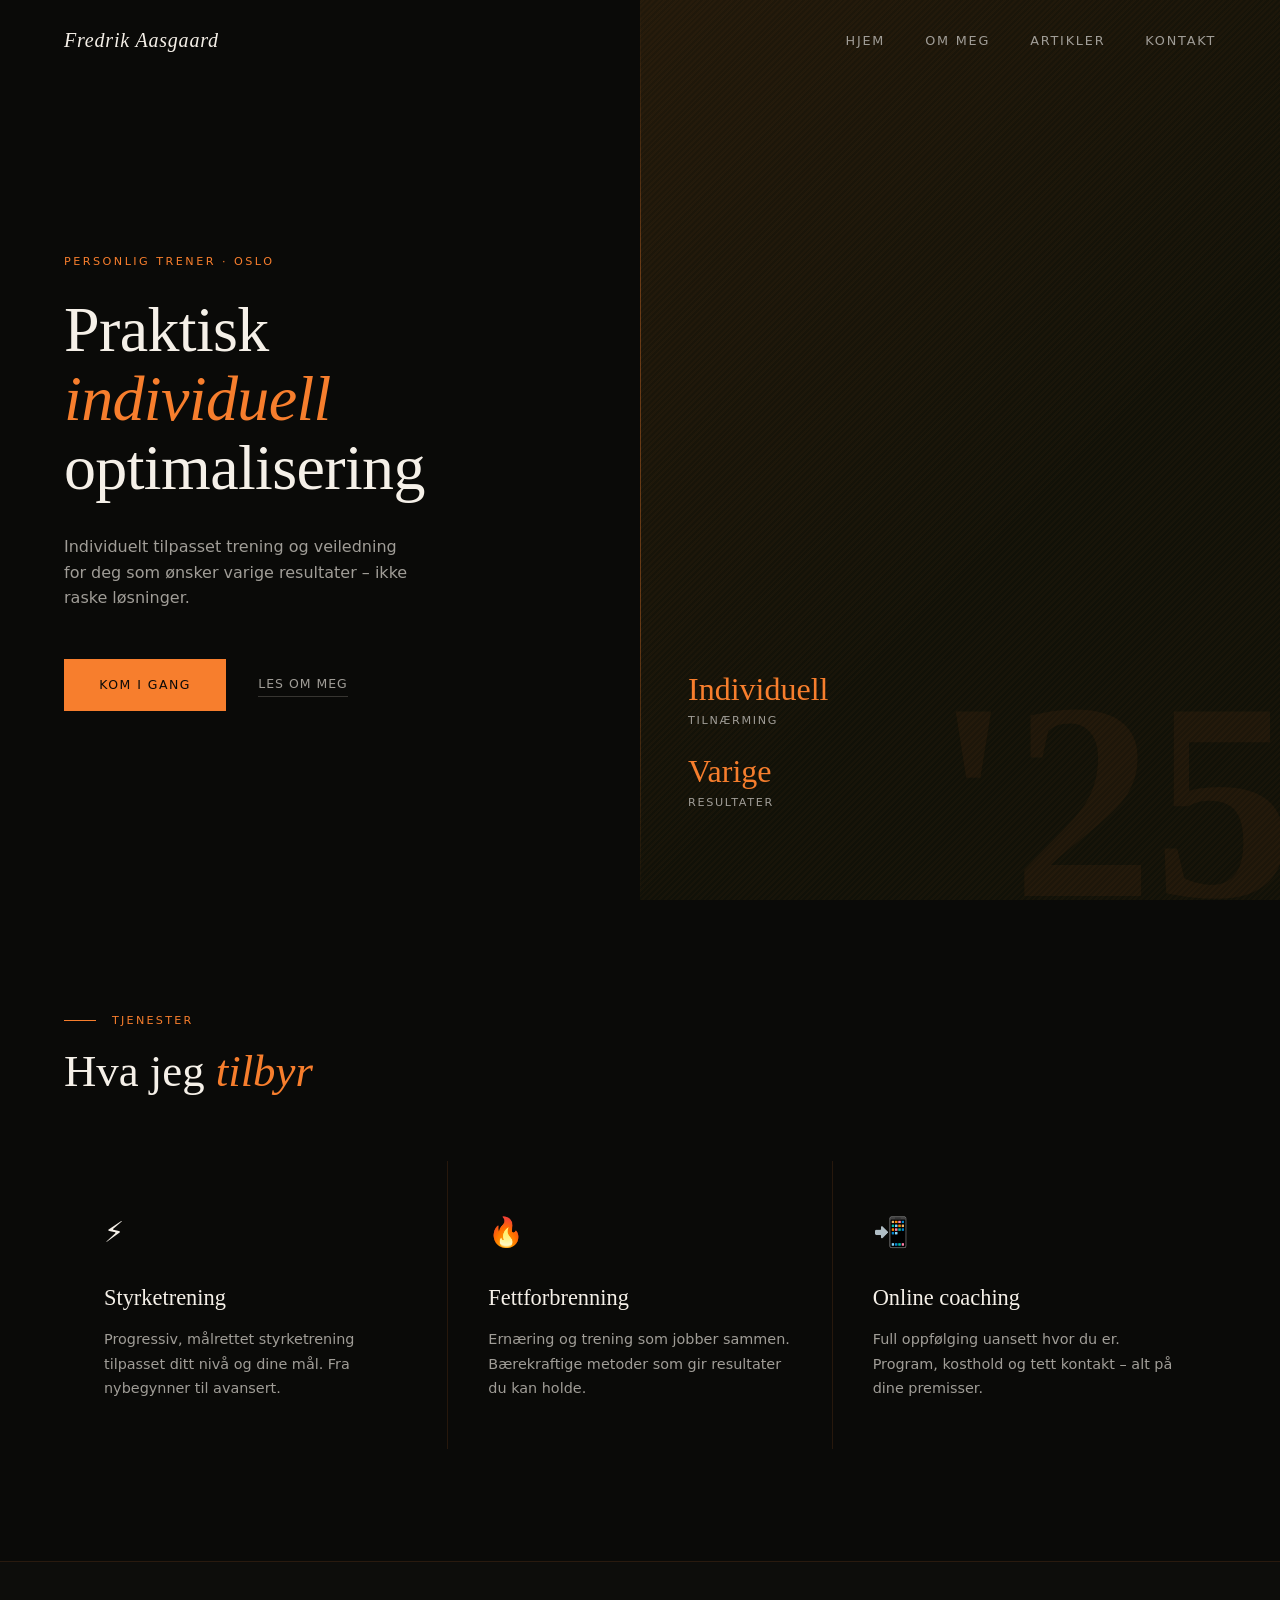
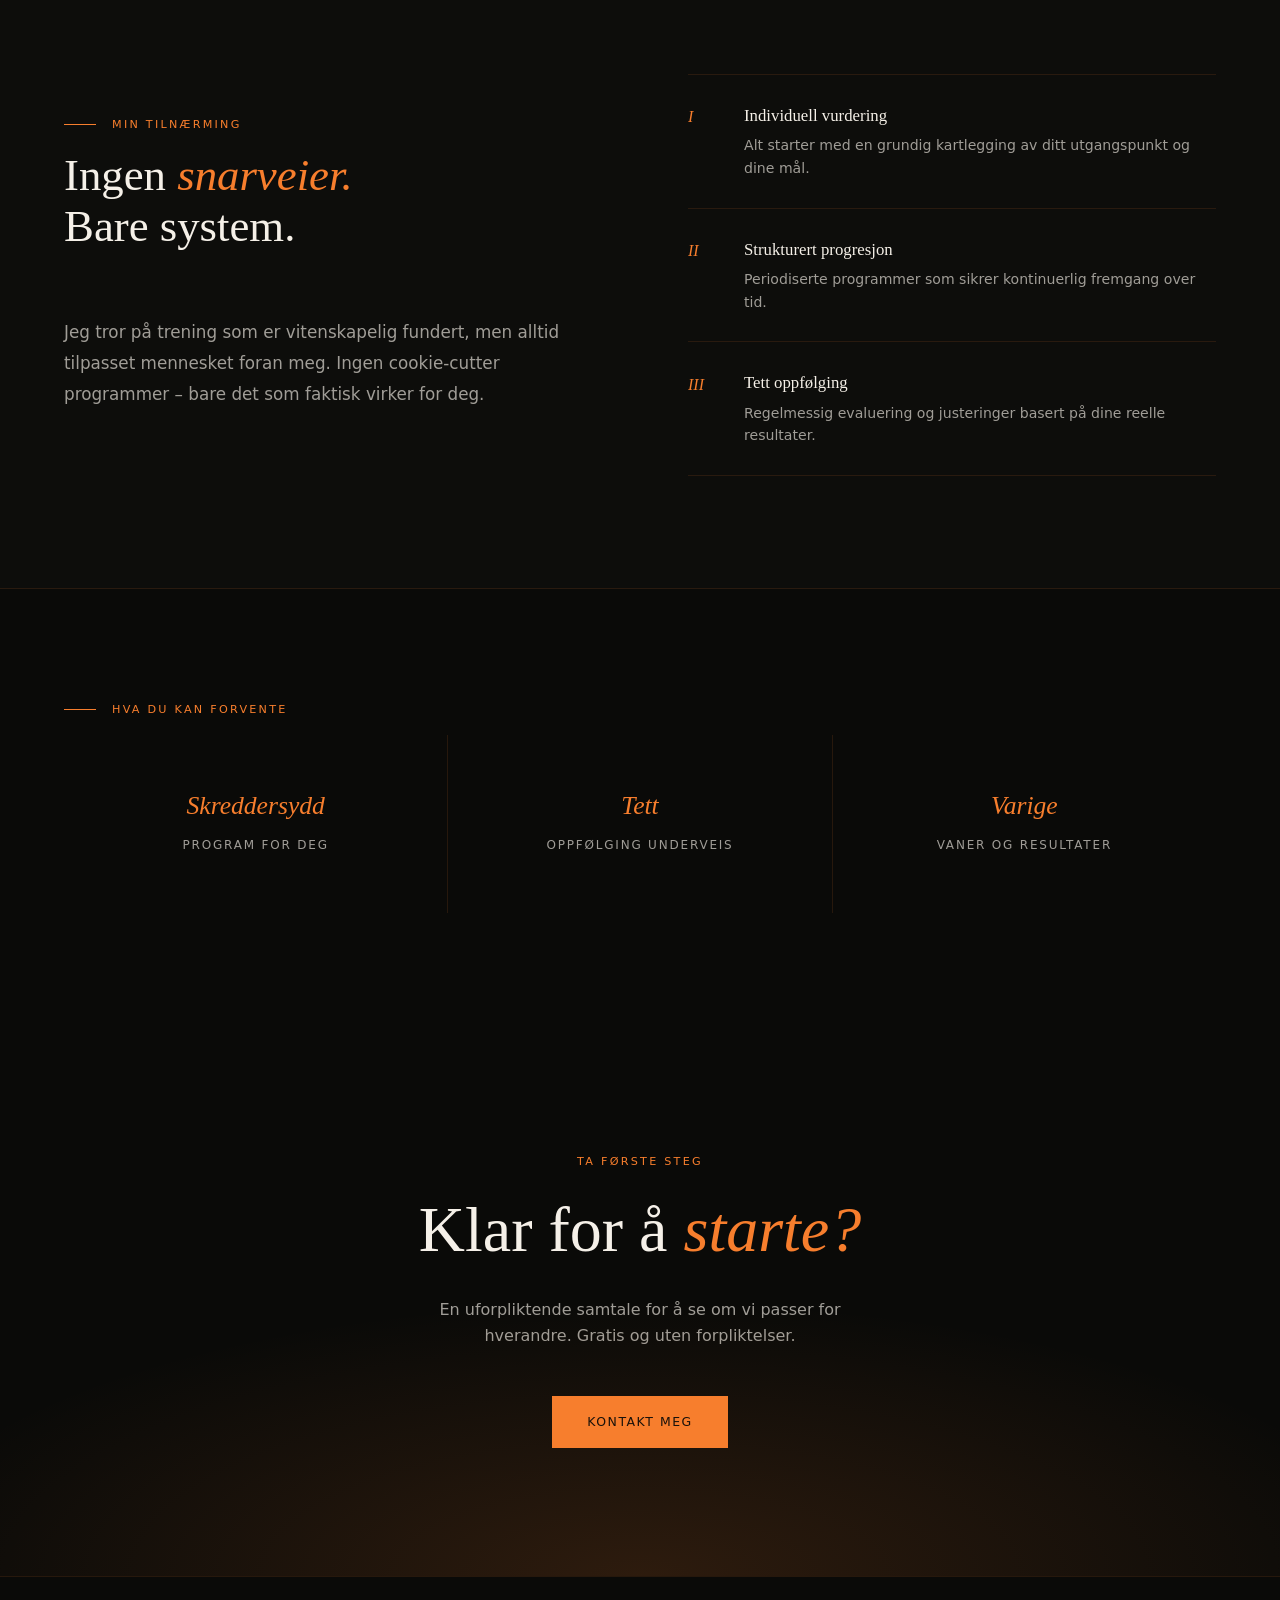
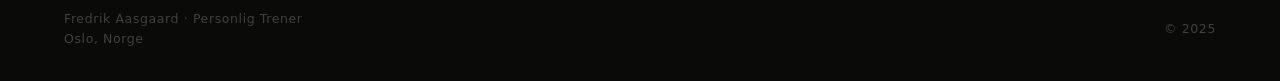
==== commit 48994342: "Update index.html" ====
--- a/index.html
+++ b/index.html
@@ -23,8 +23,8 @@
 <section class="hero">
   <div class="hero-content">
     <p class="hero-eyebrow">Personlig trener · Oslo</p>
-    <h1>Tren med <em>hensikt.</em><br>Lev med energi.</h1>
-    <p class="hero-bio">Individuelt tilpasset trening og coaching for deg som ønsker varige resultater – ikke raske løsninger.</p>
+   <h1>Praktisk<em><br>individuell</em><br>optimalisering</h1>
+    <p class="hero-bio">Individuelt tilpasset trening og veiledning for deg som ønsker varige resultater – ikke raske løsninger.</p>
     <div class="hero-actions">
       <a href="kontakt.html" class="cta">Kom i gang</a>
       <a href="ommeg.html" class="cta-ghost">Les om meg</a>
--- a/style.css
+++ b/style.css
@@ -1,974 +1,998 @@
-/* ============================================
-   style.css — Layout & komponenter
-   ============================================ */
-
-@import url('variables.css');
-
-/* ── Reset ────────────────────────────────── */
-*, *::before, *::after { box-sizing: border-box; margin: 0; padding: 0; }
-
-html { scroll-behavior: smooth; }
-
-body {
-  background: var(--black);
-  color: var(--cream);
-  font-family: var(--sans);
-  font-weight: 300;
-  line-height: 1.6;
-  overflow-x: hidden;
-}
-
-/* ── Navigation ───────────────────────────── */
-.nav {
-  position: fixed;
-  top: 0; left: 0; right: 0;
-  z-index: 100;
-  display: flex;
-  align-items: center;
-  justify-content: space-between;
-  padding: 1.5rem var(--space-l);
-  transition: background var(--duration-m) var(--ease),
-              padding var(--duration-s);
-}
-
-.nav.scrolled {
-  background: rgba(10,10,8,0.92);
-  backdrop-filter: blur(12px);
-  -webkit-backdrop-filter: blur(12px);
-  padding: 1rem var(--space-l);
-  border-bottom: 1px solid var(--border);
-}
-
-.nav h2 {
-  font-family: var(--serif);
-  font-weight: 400;
-  font-size: 1.25rem;
-  letter-spacing: 0.04em;
-  color: var(--cream);
-  font-style: italic;
-}
-
-.nav ul {
-  list-style: none;
-  display: flex;
-  gap: 2.5rem;
-}
-
-.nav ul a {
-  color: var(--muted);
-  text-decoration: none;
-  font-size: 0.8rem;
-  letter-spacing: 0.14em;
-  text-transform: uppercase;
-  font-weight: 500;
-  transition: color var(--duration-s);
-}
-
-.nav ul a:hover { color: var(--orange); }
-
-/* ── Knapper / CTAs ───────────────────────── */
-.cta {
-  display: inline-block;
-  background: var(--orange);
-  color: var(--black);
-  text-decoration: none;
-  font-size: 0.78rem;
-  font-weight: 500;
-  letter-spacing: 0.12em;
-  text-transform: uppercase;
-  padding: 1rem 2.2rem;
-  transition: background var(--duration-s), transform var(--duration-s);
-}
-
-.cta:hover {
-  background: var(--cream);
-  transform: translateY(-2px);
-}
-
-.cta-ghost {
-  color: var(--muted);
-  text-decoration: none;
-  font-size: 0.78rem;
-  letter-spacing: 0.08em;
-  text-transform: uppercase;
-  font-weight: 400;
-  border-bottom: 1px solid rgba(122,118,112,0.4);
-  padding-bottom: 2px;
-  transition: color var(--duration-s), border-color var(--duration-s);
-}
-
-.cta-ghost:hover {
-  color: var(--cream);
-  border-color: var(--cream);
-}
-
-/* ── Hero ─────────────────────────────────── */
-.hero {
-  min-height: 100vh;
-  display: grid;
-  grid-template-columns: 1fr 1fr;
-  position: relative;
-  overflow: hidden;
-}
-
-.hero-content {
-  display: flex;
-  flex-direction: column;
-  justify-content: center;
-  padding: 10rem var(--space-l) 6rem;
-  position: relative;
-  z-index: 2;
-}
-
-.hero-eyebrow {
-  font-size: 0.7rem;
-  letter-spacing: 0.22em;
-  text-transform: uppercase;
-  color: var(--orange);
-  margin-bottom: 1.5rem;
-  opacity: 0;
-  transform: translateY(20px);
-  animation: fadeUp 0.7s var(--ease) 0.3s forwards;
-}
-
-.hero h1 {
-  font-family: var(--serif);
-  font-size: clamp(3rem, 5vw, 5.5rem);
-  font-weight: 400;
-  line-height: 1.08;
-  letter-spacing: -0.01em;
-  margin-bottom: 2rem;
-  opacity: 0;
-  transform: translateY(30px);
-  animation: fadeUp 0.9s var(--ease) 0.5s forwards;
-}
-
-.hero h1 em {
-  font-style: italic;
-  color: var(--orange);
-}
-
-.hero-bio {
-  font-size: 1rem;
-  color: var(--muted);
-  max-width: 34ch;
-  margin-bottom: 3rem;
-  opacity: 0;
-  transform: translateY(20px);
-  animation: fadeUp 0.8s var(--ease) 0.75s forwards;
-}
-
-.hero-actions {
-  display: flex;
-  align-items: center;
-  gap: 2rem;
-  opacity: 0;
-  transform: translateY(20px);
-  animation: fadeUp 0.8s var(--ease) 0.95s forwards;
-}
-
-.hero-visual {
-  position: relative;
-  background: #111108;
-  overflow: hidden;
-}
-
-.hero-visual::before {
-  content: '';
-  position: absolute;
-  inset: 0;
-  background:
-    linear-gradient(135deg, rgba(247,126,45,0.07) 0%, transparent 60%),
-    repeating-linear-gradient(
-      -45deg,
-      transparent, transparent 2px,
-      rgba(247,126,45,0.03) 2px,
-      rgba(247,126,45,0.03) 4px
-    );
-}
-
-.hero-visual::after {
-  content: attr(data-year);
-  position: absolute;
-  bottom: -0.15em; right: -0.05em;
-  font-family: var(--serif);
-  font-size: 22vw;
-  font-weight: 700;
-  color: rgba(247,126,45,0.05);
-  line-height: 1;
-  pointer-events: none;
-  user-select: none;
-}
-
-.hero-line {
-  position: absolute;
-  top: 0; bottom: 0; left: 0;
-  width: 1px;
-  background: linear-gradient(
-    to bottom,
-    transparent,
-    rgba(247,126,45,0.35) 30%,
-    rgba(247,126,45,0.35) 70%,
-    transparent
-  );
-}
-
-.hero-stat-block {
-  position: absolute;
-  bottom: 4rem; left: 3rem;
-  z-index: 2;
-  opacity: 0;
-  animation: fadeUp 0.9s var(--ease) 1.2s forwards;
-}
-
-.hero-stat {
-  display: flex;
-  flex-direction: column;
-  margin-bottom: 1.5rem;
-}
-
-.hero-stat-number {
-  font-family: var(--serif);
-  font-size: 2rem;
-  font-weight: 400;
-  color: var(--orange);
-  line-height: 1.1;
-}
-
-.hero-stat-label {
-  font-size: 0.7rem;
-  letter-spacing: 0.15em;
-  text-transform: uppercase;
-  color: var(--muted);
-  margin-top: 0.3rem;
-}
-
-/* ── Side-header (brukes på indre sider) ──── */
-.page-header {
-  padding: 10rem var(--space-l) 5rem;
-  border-bottom: 1px solid var(--border);
-  position: relative;
-  overflow: hidden;
-}
-
-.page-header::after {
-  content: attr(data-title);
-  position: absolute;
-  bottom: -0.2em; right: -0.02em;
-  font-family: var(--serif);
-  font-size: 18vw;
-  font-weight: 700;
-  color: rgba(247,126,45,0.04);
-  line-height: 1;
-  pointer-events: none;
-  user-select: none;
-  white-space: nowrap;
-}
-
-/* To-kolonne layout med valgfritt bilde */
-.page-header-inner {
-  display: grid;
-  grid-template-columns: 1fr 1fr;
-  gap: 4rem;
-  align-items: center;
-  position: relative;
-  z-index: 1;
-}
-
-.page-header-text .section-label { margin-bottom: 1rem; }
-
-/* Fallback for sider uten .page-header-inner */
-.page-header .section-label { margin-bottom: 1rem; }
-
-.page-header h1 {
-  font-family: var(--serif);
-  font-size: clamp(2.5rem, 5vw, 5rem);
-  font-weight: 400;
-  line-height: 1.1;
-  max-width: 18ch;
-}
-
-.page-header h1 em {
-  font-style: italic;
-  color: var(--orange);
-}
-
-.page-header p {
-  color: var(--muted);
-  max-width: 42ch;
-  margin-top: 1.5rem;
-  font-size: 1rem;
-}
-
-/* Hero-portrett */
-.page-header-image {
-  position: relative;
-}
-
-.hero-portrait {
-  width: 100%;
-  aspect-ratio: 3 / 4;
-  object-fit: cover;
-  object-position: top center;
-  display: block;
-  filter: grayscale(20%);
-  background: #1a1a16;
-  min-height: 300px;
-}
-
-/* Dekorativ ramme rundt bildet */
-.page-header-image::before {
-  content: '';
-  position: absolute;
-  inset: -1rem 1rem 1rem -1rem;
-  border: 1px solid var(--border);
-  pointer-events: none;
-  z-index: -1;
-}
-
-/* ── Seksjoner ────────────────────────────── */
-.section {
-  padding: var(--space-xl) var(--space-l);
-  position: relative;
-}
-
-.section-label {
-  font-size: 0.7rem;
-  letter-spacing: 0.2em;
-  text-transform: uppercase;
-  color: var(--orange);
-  display: flex;
-  align-items: center;
-  gap: 1rem;
-  margin-bottom: 1rem;
-}
-
-.section-label::before {
-  content: '';
-  display: block;
-  width: 2rem; height: 1px;
-  background: var(--orange);
-}
-
-.section-title {
-  font-family: var(--serif);
-  font-size: clamp(2rem, 3.5vw, 3.5rem);
-  font-weight: 400;
-  line-height: 1.15;
-  margin-bottom: 4rem;
-  max-width: 20ch;
-}
-
-.section-title em { font-style: italic; color: var(--orange); }
-
-/* ── Services grid ────────────────────────── */
-.grid {
-  display: grid;
-  grid-template-columns: repeat(3, 1fr);
-  gap: 1px;
-  background: var(--border);
-}
-
-.card {
-  background: var(--black);
-  padding: 3rem 2.5rem;
-  position: relative;
-  overflow: hidden;
-  transition: background var(--duration-m);
-  cursor: default;
-}
-
-.card::after {
-  content: '';
-  position: absolute;
-  bottom: 0; left: 0; right: 0;
-  height: 2px;
-  background: var(--orange);
-  transform: scaleX(0);
-  transform-origin: left;
-  transition: transform var(--duration-m) var(--ease);
-}
-
-.card:hover { background: #0f0f0c; }
-.card:hover::after { transform: scaleX(1); }
-
-.card-icon { font-size: 1.8rem; margin-bottom: 1.5rem; display: block; }
-
-.card-title {
-  font-family: var(--serif);
-  font-size: 1.4rem;
-  font-weight: 400;
-  margin-bottom: 0.75rem;
-  color: var(--cream);
-}
-
-.card-desc { font-size: 0.9rem; color: var(--muted); line-height: 1.7; }
-
-/* ── Approach ─────────────────────────────── */
-.approach {
-  background: var(--surface);
-  border-top: 1px solid var(--border);
-  border-bottom: 1px solid var(--border);
-}
-
-.approach-inner {
-  display: grid;
-  grid-template-columns: 1fr 1fr;
-  gap: 6rem;
-  align-items: center;
-}
-
-.approach-text p { font-size: 1.05rem; color: var(--muted); line-height: 1.85; margin-bottom: 1.5rem; }
-
-.pillar {
-  display: flex;
-  align-items: flex-start;
-  gap: 1.5rem;
-  padding: 1.75rem 0;
-  border-bottom: 1px solid var(--border);
-}
-
-.pillar:first-child { border-top: 1px solid var(--border); }
-
-.pillar-num {
-  font-family: var(--serif);
-  font-size: 1rem;
-  font-style: italic;
-  color: var(--orange);
-  min-width: 2rem;
-  padding-top: 0.1rem;
-}
-
-.pillar-body h4 {
-  font-family: var(--serif);
-  font-weight: 400;
-  font-size: 1.05rem;
-  color: var(--cream);
-  margin-bottom: 0.3rem;
-}
-
-.pillar-body p { font-size: 0.88rem; color: var(--muted); }
-
-/* ── Results strip ────────────────────────── */
-.results-strip {
-  display: grid;
-  grid-template-columns: repeat(3, 1fr);
-  gap: 1px;
-  background: var(--border);
-}
-
-.result-item { background: var(--black); padding: 3.5rem 3rem; text-align: center; }
-
-.result-value {
-  font-family: var(--serif);
-  font-size: 1.6rem;
-  font-weight: 400;
-  font-style: italic;
-  color: var(--orange);
-  line-height: 1.2;
-  display: block;
-  margin-bottom: 0.6rem;
-}
-
-.result-label { font-size: 0.75rem; letter-spacing: 0.15em; text-transform: uppercase; color: var(--muted); }
-
-/* ── Fakta-kolonne (om meg-siden) ─────────── */
-.fakta-strip {
-  display: flex;
-  flex-direction: column;
-  gap: 1px;
-  background: var(--border);
-}
-
-.fakta-item {
-  background: var(--black);
-  padding: 2rem 2.5rem;
-}
-
-.fakta-tittel {
-  font-family: var(--serif);
-  font-size: 1.2rem;
-  font-weight: 400;
-  font-style: italic;
-  color: var(--orange);
-  display: block;
-  margin-bottom: 0.5rem;
-}
-
-.fakta-tekst {
-  font-size: 0.78rem;
-  letter-spacing: 0.1em;
-  text-transform: uppercase;
-  color: var(--muted);
-  line-height: 1.9;
-  display: block;
-}
-
-/* ── Brødtekst / artikkelinnhold ──────────── */
-.prose {
-  max-width: 68ch;
-}
-
-.prose p {
-  font-size: 1.05rem;
-  color: var(--muted);
-  line-height: 1.85;
-  margin-bottom: 1.5rem;
-}
-
-.prose h3 {
-  font-family: var(--serif);
-  font-size: 1.5rem;
-  font-weight: 400;
-  color: var(--cream);
-  margin: 2.5rem 0 1rem;
-}
-
-.prose h3 em { font-style: italic; color: var(--orange); }
-
-/* ── Artikkel-liste ───────────────────────── */
-.article-list {
-  display: flex;
-  flex-direction: column;
-  gap: 1px;
-  background: var(--border);
-}
-
-.article-item {
-  background: var(--black);
-  padding: 2.5rem 3rem;
-  display: grid;
-  grid-template-columns: 1fr auto;
-  align-items: center;
-  gap: 2rem;
-  text-decoration: none;
-  color: inherit;
-  transition: background var(--duration-m);
-  position: relative;
-}
-
-.article-item::after {
-  content: '→';
-  font-size: 1.2rem;
-  color: var(--orange);
-  opacity: 0;
-  transform: translateX(-8px);
-  transition: opacity var(--duration-s), transform var(--duration-s);
-}
-
-.article-item:hover { background: #0f0f0c; }
-.article-item:hover::after { opacity: 1; transform: translateX(0); }
-
-.article-tag {
-  font-size: 0.68rem;
-  letter-spacing: 0.18em;
-  text-transform: uppercase;
-  color: var(--orange);
-  margin-bottom: 0.4rem;
-}
-
-.article-item h3 {
-  font-family: var(--serif);
-  font-size: 1.3rem;
-  font-weight: 400;
-  color: var(--cream);
-  margin-bottom: 0.4rem;
-}
-
-.article-item p { font-size: 0.88rem; color: var(--muted); }
-
-.article-meta {
-  display: flex;
-  flex-direction: column;
-  align-items: flex-end;
-  gap: 0.4rem;
-  flex-shrink: 0;
-}
-
-.article-date { font-size: 0.75rem; color: var(--muted); letter-spacing: 0.05em; white-space: nowrap; }
-
-.article-type {
-  font-size: 0.65rem;
-  letter-spacing: 0.14em;
-  text-transform: uppercase;
-  color: var(--black);
-  background: var(--orange);
-  padding: 2px 8px;
-  font-weight: 500;
-}
-
-/* ── Video-seksjon ────────────────────────── */
-.video-grid {
-  display: grid;
-  grid-template-columns: repeat(3, 1fr);
-  gap: 1.5rem;
-}
-
-.video-kort {
-  display: flex;
-  flex-direction: column;
-  gap: 0.75rem;
-}
-
-.video-wrapper {
-  position: relative;
-  width: 100%;
-  aspect-ratio: 16 / 9;
-  background: var(--surface);
-  border: 1px solid var(--border);
-  overflow: hidden;
-}
-
-.video-wrapper iframe {
-  position: absolute;
-  inset: 0;
-  width: 100%;
-  height: 100%;
-  border: none;
-}
-
-.video-fallback {
-  position: absolute;
-  inset: 0;
-  display: flex;
-  flex-direction: column;
-  align-items: center;
-  justify-content: center;
-  gap: 0.5rem;
-  padding: 1rem;
-  text-align: center;
-}
-
-.video-play {
-  width: 56px;
-  height: 56px;
-  background: rgba(247,126,45,0.9);
-  color: var(--black);
-  border-radius: 50%;
-  display: flex;
-  align-items: center;
-  justify-content: center;
-  font-size: 1.2rem;
-  padding-left: 4px;
-  transition: background var(--duration-s), transform var(--duration-s);
-}
-
-.video-fallback:hover .video-play {
-  background: var(--orange);
-  transform: scale(1.08);
-}
-
-.video-fallback-lenke {
-  font-size: 0.72rem;
-  letter-spacing: 0.1em;
-  text-transform: uppercase;
-  color: var(--orange);
-  text-decoration: none;
-  border-bottom: 1px solid rgba(247,126,45,0.3);
-  padding-bottom: 1px;
-  margin-top: 0.25rem;
-  transition: border-color var(--duration-s);
-}
-
-.video-fallback-lenke:hover { border-color: var(--orange); }
-
-.video-tittel {
-  font-size: 0.88rem;
-  color: var(--muted);
-  margin: 0;
-}
-
-@media (max-width: 900px) {
-  .video-grid { grid-template-columns: 1fr; }
-}
-
-/* ── Utøverkort (om meg-siden) ────────────── */
-.utover-kort {
-  display: block;
-  text-decoration: none;
-  background: var(--surface);
-  border: 1px solid var(--border);
-  max-width: 520px;
-  transition: border-color var(--duration-s);
-}
-
-.utover-kort:hover { border-color: var(--orange); }
-
-.utover-kort-header {
-  background: rgba(247,126,45,0.07);
-  border-bottom: 1px solid var(--border);
-  padding: 14px 20px;
-  display: flex;
-  justify-content: space-between;
-  align-items: center;
-}
-
-.utover-kort-label {
-  font-size: 0.68rem;
-  letter-spacing: 0.18em;
-  text-transform: uppercase;
-  color: var(--orange);
-}
-
-.utover-kort-body { padding: 20px; }
-
-.utover-kort-navn {
-  font-family: var(--serif);
-  font-size: 1.15rem;
-  font-weight: 400;
-  color: var(--cream);
-  margin: 0 0 4px;
-}
-
-.utover-kort-sub {
-  font-size: 0.68rem;
-  letter-spacing: 0.1em;
-  text-transform: uppercase;
-  color: var(--muted);
-  margin: 0;
-}
-
-.utover-tall-grid {
-  display: grid;
-  grid-template-columns: repeat(4, 1fr);
-  gap: 1px;
-  background: var(--border);
-  margin-top: 16px;
-}
-
-.utover-tall-celle {
-  background: var(--surface);
-  padding: 14px 10px;
-  text-align: center;
-}
-
-.utover-tall {
-  display: block;
-  font-family: var(--serif);
-  font-size: 1.4rem;
-  font-weight: 400;
-  color: var(--orange);
-  line-height: 1;
-}
-
-.utover-tall-etikett {
-  display: block;
-  font-size: 0.65rem;
-  letter-spacing: 0.12em;
-  text-transform: uppercase;
-  color: var(--muted);
-  margin-top: 4px;
-}
-
-.utover-kort-footer {
-  background: var(--surface);
-  padding: 10px 14px;
-  display: flex;
-  justify-content: space-between;
-  margin-top: 1px;
-}
-
-.utover-kort-footer span {
-  font-size: 0.72rem;
-  color: var(--muted);
-}
-
-.utover-kort-footer .dots { color: var(--orange); }
-
-/* ── Kontaktskjema ────────────────────────── */
-.contact-layout {
-  display: grid;
-  grid-template-columns: 1fr 1fr;
-  gap: 6rem;
-  align-items: start;
-}
-
-.contact-info p { font-size: 1rem; color: var(--muted); line-height: 1.85; margin-bottom: 2rem; }
-
-.contact-detail {
-  display: flex;
-  flex-direction: column;
-  gap: 1rem;
-  margin-top: 2.5rem;
-}
-
-.contact-detail a {
-  color: var(--cream);
-  text-decoration: none;
-  font-size: 0.88rem;
-  letter-spacing: 0.06em;
-  display: flex;
-  align-items: center;
-  gap: 0.75rem;
-  transition: color var(--duration-s);
-}
-
-.contact-detail a:hover { color: var(--orange); }
-
-.contact-detail span { color: var(--orange); font-size: 1rem; }
-
-.form-group { margin-bottom: 1.5rem; }
-
-.form-group label {
-  display: block;
-  font-size: 0.72rem;
-  letter-spacing: 0.15em;
-  text-transform: uppercase;
-  color: var(--muted);
-  margin-bottom: 0.6rem;
-}
-
-.form-group input,
-.form-group textarea {
-  width: 100%;
-  background: var(--surface);
-  border: 1px solid var(--border);
-  color: var(--cream);
-  font-family: var(--sans);
-  font-size: 0.95rem;
-  padding: 0.9rem 1.2rem;
-  outline: none;
-  transition: border-color var(--duration-s);
-  -webkit-appearance: none;
-  border-radius: 0;
-}
-
-.form-group input:focus,
-.form-group textarea:focus { border-color: var(--orange); }
-
-.form-group textarea { resize: vertical; min-height: 140px; }
-
-.form-notat {
-  font-size: 0.78rem;
-  color: var(--muted);
-  margin-top: 1rem;
-}
-
-/* ── CTA-seksjon ──────────────────────────── */
-.cta-section {
-  text-align: center;
-  padding: 8rem var(--space-l);
-  background: var(--black);
-  position: relative;
-  overflow: hidden;
-}
-
-.cta-section::before {
-  content: '';
-  position: absolute; inset: 0;
-  background: radial-gradient(ellipse 60% 50% at 50% 100%, var(--orange-dim), transparent);
-  pointer-events: none;
-}
-
-.cta-section .section-label { justify-content: center; margin-bottom: 1.5rem; }
-.cta-section .section-label::before { display: none; }
-
-.cta-section h2 {
-  font-family: var(--serif);
-  font-size: clamp(2.5rem, 5vw, 5rem);
-  font-weight: 400;
-  margin-bottom: 2rem;
-  line-height: 1.1;
-}
-
-.cta-section h2 em { font-style: italic; color: var(--orange); }
-
-.cta-section p { color: var(--muted); max-width: 40ch; margin: 0 auto 3rem; font-size: 1rem; }
-
-/* ── Footer ───────────────────────────────── */
-footer {
-  padding: 2rem var(--space-l);
-  border-top: 1px solid var(--border);
-  display: flex;
-  justify-content: space-between;
-  align-items: center;
-}
-
-footer p,
-footer address {
-  font-size: 0.78rem;
-  color: rgba(122,118,112,0.5);
-  letter-spacing: 0.05em;
-  font-style: normal;
-}
-
-/* ── Animasjoner ──────────────────────────── */
-@keyframes fadeUp {
-  to { opacity: 1; transform: translateY(0); }
-}
-
-.reveal {
-  opacity: 0;
-  transform: translateY(28px);
-  transition: opacity var(--duration-l) var(--ease),
-              transform var(--duration-l) var(--ease);
-}
-
-.reveal.visible { opacity: 1; transform: none; }
-
-/* ── Responsiv ────────────────────────────── */
-@media (max-width: 900px) {
-  .nav         { padding: 1.25rem 2rem; }
-  .nav.scrolled { padding: 0.9rem 2rem; }
-
-  /* Nav: skjul lenker på veldig smal skjerm */
-  .nav ul { gap: 1.25rem; }
-  .nav ul a { font-size: 0.72rem; letter-spacing: 0.08em; }
-
-  /* Hero */
-  .hero { grid-template-columns: 1fr; }
-  .hero-content { padding: 8rem 2rem 4rem; }
-  .hero-visual  { height: 40vh; }
-
-  /* Side-header med bilde */
-  .page-header { padding: 8rem 2rem 4rem; }
-  .page-header-inner { grid-template-columns: 1fr; gap: 2.5rem; }
-  .page-header-image { order: -1; }          /* Bilde øverst på mobil */
-  .hero-portrait { aspect-ratio: 4 / 3; min-height: auto; }
-  .page-header-image::before { display: none; } /* Fjern ramme på mobil */
-
-  /* Seksjoner */
-  .section { padding: 5rem 2rem; }
-
-  /* Grid og strips */
-  .grid,
-  .results-strip { grid-template-columns: 1fr; }
-
-  /* Approach og kontakt */
-  .approach-inner,
-  .contact-layout { grid-template-columns: 1fr; gap: 3rem; }
-
-  /* Fakta-kolonne */
-  .fakta-strip { gap: 1px; }
-
-  /* Artikler */
-  .article-item { grid-template-columns: 1fr; }
-  .article-date { display: none; }
-
-  /* CTA */
-  .cta-section { padding: 6rem 2rem; }
-
-  /* Footer */
-  footer {
-    flex-direction: column;
-    gap: 1rem;
-    text-align: center;
-    padding: 2rem;
-  }
-}
-
-@media (max-width: 480px) {
-  .nav h2 { font-size: 1rem; }
-  .nav ul { gap: 1rem; }
-  .nav ul a { font-size: 0.68rem; }
-
-  .hero h1 { font-size: 2.4rem; }
-  .page-header h1 { font-size: 2.2rem; }
-  .section-title { font-size: 1.8rem; }
-  .cta-section h2 { font-size: 2rem; }
-
-  .card { padding: 2rem 1.5rem; }
-  .pillar { gap: 1rem; }
-
-  .cta { padding: 0.9rem 1.6rem; font-size: 0.72rem; }
-}
+/* ============================================
+   style.css — Layout & komponenter
+   ============================================ */
+
+@import url('variables.css');
+
+/* ── Reset ────────────────────────────────── */
+*, *::before, *::after { box-sizing: border-box; margin: 0; padding: 0; }
+
+html { scroll-behavior: smooth; }
+
+body {
+  background: var(--black);
+  color: var(--cream);
+  font-family: var(--sans);
+  font-weight: 300;
+  line-height: 1.6;
+  overflow-x: hidden;
+}
+
+/* ── Navigation ───────────────────────────── */
+.nav {
+  position: fixed;
+  top: 0; left: 0; right: 0;
+  z-index: 100;
+  display: flex;
+  align-items: center;
+  justify-content: space-between;
+  padding: 1.5rem var(--space-l);
+  transition: background var(--duration-m) var(--ease),
+              padding var(--duration-s);
+}
+
+.nav.scrolled {
+  background: rgba(10,10,8,0.92);
+  backdrop-filter: blur(12px);
+  -webkit-backdrop-filter: blur(12px);
+  padding: 1rem var(--space-l);
+  border-bottom: 1px solid var(--border);
+}
+
+.nav h2 {
+  font-family: var(--serif);
+  font-weight: 400;
+  font-size: 1.25rem;
+  letter-spacing: 0.04em;
+  color: var(--cream);
+  font-style: italic;
+}
+
+.nav ul {
+  list-style: none;
+  display: flex;
+  gap: 2.5rem;
+}
+
+.nav ul a {
+  color: var(--muted);
+  text-decoration: none;
+  font-size: 0.8rem;
+  letter-spacing: 0.14em;
+  text-transform: uppercase;
+  font-weight: 500;
+  transition: color var(--duration-s);
+}
+
+.nav ul a:hover { color: var(--orange); }
+
+/* ── Knapper / CTAs ───────────────────────── */
+.cta {
+  display: inline-block;
+  background: var(--orange);
+  color: var(--black);
+  text-decoration: none;
+  font-size: 0.78rem;
+  font-weight: 500;
+  letter-spacing: 0.12em;
+  text-transform: uppercase;
+  padding: 1rem 2.2rem;
+  transition: background var(--duration-s), transform var(--duration-s);
+}
+
+.cta:hover {
+  background: var(--cream);
+  transform: translateY(-2px);
+}
+
+.cta-ghost {
+  color: var(--muted);
+  text-decoration: none;
+  font-size: 0.78rem;
+  letter-spacing: 0.08em;
+  text-transform: uppercase;
+  font-weight: 400;
+  border-bottom: 1px solid rgba(122,118,112,0.4);
+  padding-bottom: 2px;
+  transition: color var(--duration-s), border-color var(--duration-s);
+}
+
+.cta-ghost:hover {
+  color: var(--cream);
+  border-color: var(--cream);
+}
+
+/* ── Hero ─────────────────────────────────── */
+.hero {
+  min-height: 100vh;
+  display: grid;
+  grid-template-columns: 1fr 1fr;
+  position: relative;
+  overflow: hidden;
+}
+
+.hero-content {
+  display: flex;
+  flex-direction: column;
+  justify-content: center;
+  padding: 10rem var(--space-l) 6rem;
+  position: relative;
+  z-index: 2;
+}
+
+.hero-eyebrow {
+  font-size: 0.7rem;
+  letter-spacing: 0.22em;
+  text-transform: uppercase;
+  color: var(--orange);
+  margin-bottom: 1.5rem;
+  opacity: 0;
+  transform: translateY(20px);
+  animation: fadeUp 0.7s var(--ease) 0.3s forwards;
+}
+
+.hero h1 {
+  font-family: var(--serif);
+  font-size: clamp(3rem, 5vw, 5.5rem);
+  font-weight: 400;
+  line-height: 1.08;
+  letter-spacing: -0.01em;
+  margin-bottom: 2rem;
+  opacity: 0;
+  transform: translateY(30px);
+  animation: fadeUp 0.9s var(--ease) 0.5s forwards;
+}
+
+.hero h1 em {
+  font-style: italic;
+  color: var(--orange);
+}
+
+.hero-bio {
+  font-size: 1rem;
+  color: var(--muted);
+  max-width: 34ch;
+  margin-bottom: 3rem;
+  opacity: 0;
+  transform: translateY(20px);
+  animation: fadeUp 0.8s var(--ease) 0.75s forwards;
+}
+
+.hero-actions {
+  display: flex;
+  align-items: center;
+  gap: 2rem;
+  opacity: 0;
+  transform: translateY(20px);
+  animation: fadeUp 0.8s var(--ease) 0.95s forwards;
+}
+
+.hero-visual {
+  position: relative;
+  background: #111108;
+  overflow: hidden;
+}
+
+.hero-visual::before {
+  content: '';
+  position: absolute;
+  inset: 0;
+  background:
+    linear-gradient(135deg, rgba(247,126,45,0.07) 0%, transparent 60%),
+    repeating-linear-gradient(
+      -45deg,
+      transparent, transparent 2px,
+      rgba(247,126,45,0.03) 2px,
+      rgba(247,126,45,0.03) 4px
+    );
+}
+
+.hero-visual::after {
+  content: attr(data-year);
+  position: absolute;
+  bottom: -0.15em; right: -0.05em;
+  font-family: var(--serif);
+  font-size: 22vw;
+  font-weight: 700;
+  color: rgba(247,126,45,0.05);
+  line-height: 1;
+  pointer-events: none;
+  user-select: none;
+}
+
+.hero-line {
+  position: absolute;
+  top: 0; bottom: 0; left: 0;
+  width: 1px;
+  background: linear-gradient(
+    to bottom,
+    transparent,
+    rgba(247,126,45,0.35) 30%,
+    rgba(247,126,45,0.35) 70%,
+    transparent
+  );
+}
+
+.hero-img {
+  position: absolute;
+  top: 0;
+  left: 0;
+  right: 0;
+  bottom: 0;
+  width: 100%;
+  height: 100%;
+  object-fit: cover;
+  object-position: center top;
+  opacity: 0.6;
+  clip-path: inset(80px 0 0 0);
+}
+
+.hero-stat-block {
+  position: absolute;
+  bottom: 4rem; left: 3rem;
+  z-index: 2;
+  opacity: 0;
+  animation: fadeUp 0.9s var(--ease) 1.2s forwards;
+}
+
+.hero-stat {
+  display: flex;
+  flex-direction: column;
+  margin-bottom: 1.5rem;
+}
+
+.hero-stat-number {
+  font-family: var(--serif);
+  font-size: 2rem;
+  font-weight: 400;
+  color: var(--orange);
+  line-height: 1.1;
+}
+
+.hero-stat-label {
+  font-size: 0.7rem;
+  letter-spacing: 0.15em;
+  text-transform: uppercase;
+  color: var(--muted);
+  margin-top: 0.3rem;
+}
+
+/* ── Side-header (brukes på indre sider) ──── */
+.page-header {
+  padding: 10rem var(--space-l) 5rem;
+  border-bottom: 1px solid var(--border);
+  position: relative;
+  overflow: hidden;
+}
+
+.page-header::after {
+  content: attr(data-title);
+  position: absolute;
+  bottom: -0.2em; right: -0.02em;
+  font-family: var(--serif);
+  font-size: 18vw;
+  font-weight: 700;
+  color: rgba(247,126,45,0.04);
+  line-height: 1;
+  pointer-events: none;
+  user-select: none;
+  white-space: nowrap;
+}
+
+/* To-kolonne layout med valgfritt bilde */
+.page-header-inner {
+  display: grid;
+  grid-template-columns: 1fr 1fr;
+  gap: 4rem;
+  align-items: center;
+  position: relative;
+  z-index: 1;
+}
+
+.page-header-text .section-label { margin-bottom: 1rem; }
+
+/* Fallback for sider uten .page-header-inner */
+.page-header .section-label { margin-bottom: 1rem; }
+
+.page-header h1 {
+  font-family: var(--serif);
+  font-size: clamp(2.5rem, 5vw, 5rem);
+  font-weight: 400;
+  line-height: 1.1;
+  max-width: 18ch;
+}
+
+.page-header h1 em {
+  font-style: italic;
+  color: var(--orange);
+}
+
+.page-header p {
+  color: var(--muted);
+  max-width: 42ch;
+  margin-top: 1.5rem;
+  font-size: 1rem;
+}
+
+/* Hero-portrett */
+.page-header-image {
+  position: relative;
+}
+
+.hero-portrait {
+  width: 100%;
+  aspect-ratio: 3 / 4;
+  object-fit: cover;
+  object-position: top center;
+  display: block;
+  filter: grayscale(20%);
+  background: #1a1a16;
+  min-height: 300px;
+}
+
+/* Dekorativ ramme rundt bildet */
+.page-header-image::before {
+  content: '';
+  position: absolute;
+  inset: -1rem 1rem 1rem -1rem;
+  border: 1px solid var(--border);
+  pointer-events: none;
+  z-index: -1;
+}
+
+/* ── Seksjoner ────────────────────────────── */
+.section {
+  padding: var(--space-xl) var(--space-l);
+  position: relative;
+}
+
+.section-label {
+  font-size: 0.7rem;
+  letter-spacing: 0.2em;
+  text-transform: uppercase;
+  color: var(--orange);
+  display: flex;
+  align-items: center;
+  gap: 1rem;
+  margin-bottom: 1rem;
+}
+
+.section-label::before {
+  content: '';
+  display: block;
+  width: 2rem; height: 1px;
+  background: var(--orange);
+}
+
+.section-title {
+  font-family: var(--serif);
+  font-size: clamp(2rem, 3.5vw, 3.5rem);
+  font-weight: 400;
+  line-height: 1.15;
+  margin-bottom: 4rem;
+  max-width: 20ch;
+}
+
+.section-title em { font-style: italic; color: var(--orange); }
+
+/* ── Services grid ────────────────────────── */
+.grid {
+  display: grid;
+  grid-template-columns: repeat(3, 1fr);
+  gap: 1px;
+  background: var(--border);
+}
+
+.card {
+  background: var(--black);
+  padding: 3rem 2.5rem;
+  position: relative;
+  overflow: hidden;
+  transition: background var(--duration-m);
+  cursor: default;
+}
+
+.card::after {
+  content: '';
+  position: absolute;
+  bottom: 0; left: 0; right: 0;
+  height: 2px;
+  background: var(--orange);
+  transform: scaleX(0);
+  transform-origin: left;
+  transition: transform var(--duration-m) var(--ease);
+}
+
+.card:hover { background: #0f0f0c; }
+.card:hover::after { transform: scaleX(1); }
+
+.card-icon { font-size: 1.8rem; margin-bottom: 1.5rem; display: block; }
+
+.card-title {
+  font-family: var(--serif);
+  font-size: 1.4rem;
+  font-weight: 400;
+  margin-bottom: 0.75rem;
+  color: var(--cream);
+}
+
+.card-desc { font-size: 0.9rem; color: var(--muted); line-height: 1.7; }
+
+/* ── Approach ─────────────────────────────── */
+.approach {
+  background: var(--surface);
+  border-top: 1px solid var(--border);
+  border-bottom: 1px solid var(--border);
+}
+
+.approach-inner {
+  display: grid;
+  grid-template-columns: 1fr 1fr;
+  gap: 6rem;
+  align-items: center;
+}
+
+.approach-text p { font-size: 1.05rem; color: var(--muted); line-height: 1.85; margin-bottom: 1.5rem; }
+
+.pillar {
+  display: flex;
+  align-items: flex-start;
+  gap: 1.5rem;
+  padding: 1.75rem 0;
+  border-bottom: 1px solid var(--border);
+}
+
+.pillar:first-child { border-top: 1px solid var(--border); }
+
+.pillar-num {
+  font-family: var(--serif);
+  font-size: 1rem;
+  font-style: italic;
+  color: var(--orange);
+  min-width: 2rem;
+  padding-top: 0.1rem;
+}
+
+.pillar-body h4 {
+  font-family: var(--serif);
+  font-weight: 400;
+  font-size: 1.05rem;
+  color: var(--cream);
+  margin-bottom: 0.3rem;
+}
+
+.pillar-body p { font-size: 0.88rem; color: var(--muted); }
+
+/* ── Results strip ────────────────────────── */
+.results-strip {
+  display: grid;
+  grid-template-columns: repeat(3, 1fr);
+  gap: 1px;
+  background: var(--border);
+}
+
+.result-item { background: var(--black); padding: 3.5rem 3rem; text-align: center; }
+
+.result-value {
+  font-family: var(--serif);
+  font-size: 1.6rem;
+  font-weight: 400;
+  font-style: italic;
+  color: var(--orange);
+  line-height: 1.2;
+  display: block;
+  margin-bottom: 0.6rem;
+}
+
+.result-label { font-size: 0.75rem; letter-spacing: 0.15em; text-transform: uppercase; color: var(--muted); }
+
+/* ── Fakta-kolonne (om meg-siden) ─────────── */
+.fakta-strip {
+  display: flex;
+  flex-direction: column;
+  gap: 1px;
+  background: var(--border);
+}
+
+.fakta-item {
+  background: var(--black);
+  padding: 2rem 2.5rem;
+}
+
+.fakta-tittel {
+  font-family: var(--serif);
+  font-size: 1.2rem;
+  font-weight: 400;
+  font-style: italic;
+  color: var(--orange);
+  display: block;
+  margin-bottom: 0.5rem;
+}
+
+.fakta-tekst {
+  font-size: 0.78rem;
+  letter-spacing: 0.1em;
+  text-transform: uppercase;
+  color: var(--muted);
+  line-height: 1.9;
+  display: block;
+}
+
+/* ── Brødtekst / artikkelinnhold ──────────── */
+.prose {
+  max-width: 68ch;
+}
+
+.prose p {
+  font-size: 1.05rem;
+  color: var(--muted);
+  line-height: 1.85;
+  margin-bottom: 1.5rem;
+}
+
+.prose h3 {
+  font-family: var(--serif);
+  font-size: 1.5rem;
+  font-weight: 400;
+  color: var(--cream);
+  margin: 2.5rem 0 1rem;
+}
+
+.prose h3 em { font-style: italic; color: var(--orange); }
+
+/* ── Artikkel-liste ───────────────────────── */
+.article-list {
+  display: flex;
+  flex-direction: column;
+  gap: 1px;
+  background: var(--border);
+}
+
+.article-item {
+  background: var(--black);
+  padding: 2.5rem 3rem;
+  display: grid;
+  grid-template-columns: 1fr auto;
+  align-items: center;
+  gap: 2rem;
+  text-decoration: none;
+  color: inherit;
+  transition: background var(--duration-m);
+  position: relative;
+}
+
+.article-item::after {
+  content: '→';
+  font-size: 1.2rem;
+  color: var(--orange);
+  opacity: 0;
+  transform: translateX(-8px);
+  transition: opacity var(--duration-s), transform var(--duration-s);
+}
+
+.article-item:hover { background: #0f0f0c; }
+.article-item:hover::after { opacity: 1; transform: translateX(0); }
+
+.article-tag {
+  font-size: 0.68rem;
+  letter-spacing: 0.18em;
+  text-transform: uppercase;
+  color: var(--orange);
+  margin-bottom: 0.4rem;
+}
+
+.article-item h3 {
+  font-family: var(--serif);
+  font-size: 1.3rem;
+  font-weight: 400;
+  color: var(--cream);
+  margin-bottom: 0.4rem;
+}
+
+.article-item p { font-size: 0.88rem; color: var(--muted); }
+
+.article-meta {
+  display: flex;
+  flex-direction: column;
+  align-items: flex-end;
+  gap: 0.4rem;
+  flex-shrink: 0;
+}
+
+.article-date { font-size: 0.75rem; color: var(--muted); letter-spacing: 0.05em; white-space: nowrap; }
+
+.article-type {
+  font-size: 0.65rem;
+  letter-spacing: 0.14em;
+  text-transform: uppercase;
+  color: var(--black);
+  background: var(--orange);
+  padding: 2px 8px;
+  font-weight: 500;
+}
+
+/* ── Video-seksjon ────────────────────────── */
+.video-grid {
+  display: grid;
+  grid-template-columns: repeat(3, 1fr);
+  gap: 1.5rem;
+}
+
+.video-kort {
+  display: flex;
+  flex-direction: column;
+  gap: 0.75rem;
+}
+
+.video-wrapper {
+  position: relative;
+  width: 100%;
+  aspect-ratio: 16 / 9;
+  background: var(--surface);
+  border: 1px solid var(--border);
+  overflow: hidden;
+}
+
+.video-wrapper iframe {
+  position: absolute;
+  inset: 0;
+  width: 100%;
+  height: 100%;
+  border: none;
+}
+
+.video-fallback {
+  position: absolute;
+  inset: 0;
+  display: flex;
+  flex-direction: column;
+  align-items: center;
+  justify-content: center;
+  gap: 0.5rem;
+  padding: 1rem;
+  text-align: center;
+}
+
+.video-thumbnail {
+  position: absolute;
+  inset: 0;
+  width: 100%;
+  height: 100%;
+  object-fit: cover;
+}
+
+.video-play {
+  width: 56px;
+  height: 56px;
+  background: rgba(247,126,45,0.9);
+  color: var(--black);
+  border-radius: 50%;
+  display: flex;
+  align-items: center;
+  justify-content: center;
+  font-size: 1.2rem;
+  padding-left: 4px;
+  transition: background var(--duration-s), transform var(--duration-s);
+}
+
+.video-fallback:hover .video-play {
+  background: var(--orange);
+  transform: scale(1.08);
+}
+
+.video-fallback-lenke {
+  font-size: 0.72rem;
+  letter-spacing: 0.1em;
+  text-transform: uppercase;
+  color: var(--orange);
+  text-decoration: none;
+  border-bottom: 1px solid rgba(247,126,45,0.3);
+  padding-bottom: 1px;
+  margin-top: 0.25rem;
+  transition: border-color var(--duration-s);
+}
+
+.video-fallback-lenke:hover { border-color: var(--orange); }
+
+.video-tittel {
+  font-size: 0.88rem;
+  color: var(--muted);
+  margin: 0;
+}
+
+@media (max-width: 900px) {
+  .video-grid { grid-template-columns: 1fr; }
+}
+
+/* ── Utøverkort (om meg-siden) ────────────── */
+.utover-kort {
+  display: block;
+  text-decoration: none;
+  background: var(--surface);
+  border: 1px solid var(--border);
+  max-width: 520px;
+  transition: border-color var(--duration-s);
+}
+
+.utover-kort:hover { border-color: var(--orange); }
+
+.utover-kort-header {
+  background: rgba(247,126,45,0.07);
+  border-bottom: 1px solid var(--border);
+  padding: 14px 20px;
+  display: flex;
+  justify-content: space-between;
+  align-items: center;
+}
+
+.utover-kort-label {
+  font-size: 0.68rem;
+  letter-spacing: 0.18em;
+  text-transform: uppercase;
+  color: var(--orange);
+}
+
+.utover-kort-body { padding: 20px; }
+
+.utover-kort-navn {
+  font-family: var(--serif);
+  font-size: 1.15rem;
+  font-weight: 400;
+  color: var(--cream);
+  margin: 0 0 4px;
+}
+
+.utover-kort-sub {
+  font-size: 0.68rem;
+  letter-spacing: 0.1em;
+  text-transform: uppercase;
+  color: var(--muted);
+  margin: 0;
+}
+
+.utover-tall-grid {
+  display: grid;
+  grid-template-columns: repeat(4, 1fr);
+  gap: 1px;
+  background: var(--border);
+  margin-top: 16px;
+}
+
+.utover-tall-celle {
+  background: var(--surface);
+  padding: 14px 10px;
+  text-align: center;
+}
+
+.utover-tall {
+  display: block;
+  font-family: var(--serif);
+  font-size: 1.4rem;
+  font-weight: 400;
+  color: var(--orange);
+  line-height: 1;
+}
+
+.utover-tall-etikett {
+  display: block;
+  font-size: 0.65rem;
+  letter-spacing: 0.12em;
+  text-transform: uppercase;
+  color: var(--muted);
+  margin-top: 4px;
+}
+
+.utover-kort-footer {
+  background: var(--surface);
+  padding: 10px 14px;
+  display: flex;
+  justify-content: space-between;
+  margin-top: 1px;
+}
+
+.utover-kort-footer span {
+  font-size: 0.72rem;
+  color: var(--muted);
+}
+
+.utover-kort-footer .dots { color: var(--orange); }
+
+/* ── Kontaktskjema ────────────────────────── */
+.contact-layout {
+  display: grid;
+  grid-template-columns: 1fr 1fr;
+  gap: 6rem;
+  align-items: start;
+}
+
+.contact-info p { font-size: 1rem; color: var(--muted); line-height: 1.85; margin-bottom: 2rem; }
+
+.contact-detail {
+  display: flex;
+  flex-direction: column;
+  gap: 1rem;
+  margin-top: 2.5rem;
+}
+
+.contact-detail a {
+  color: var(--cream);
+  text-decoration: none;
+  font-size: 0.88rem;
+  letter-spacing: 0.06em;
+  display: flex;
+  align-items: center;
+  gap: 0.75rem;
+  transition: color var(--duration-s);
+}
+
+.contact-detail a:hover { color: var(--orange); }
+
+.contact-detail span { color: var(--orange); font-size: 1rem; }
+
+.form-group { margin-bottom: 1.5rem; }
+
+.form-group label {
+  display: block;
+  font-size: 0.72rem;
+  letter-spacing: 0.15em;
+  text-transform: uppercase;
+  color: var(--muted);
+  margin-bottom: 0.6rem;
+}
+
+.form-group input,
+.form-group textarea {
+  width: 100%;
+  background: var(--surface);
+  border: 1px solid var(--border);
+  color: var(--cream);
+  font-family: var(--sans);
+  font-size: 0.95rem;
+  padding: 0.9rem 1.2rem;
+  outline: none;
+  transition: border-color var(--duration-s);
+  -webkit-appearance: none;
+  border-radius: 0;
+}
+
+.form-group input:focus,
+.form-group textarea:focus { border-color: var(--orange); }
+
+.form-group textarea { resize: vertical; min-height: 140px; }
+
+.form-notat {
+  font-size: 0.78rem;
+  color: var(--muted);
+  margin-top: 1rem;
+}
+
+/* ── CTA-seksjon ──────────────────────────── */
+.cta-section {
+  text-align: center;
+  padding: 8rem var(--space-l);
+  background: var(--black);
+  position: relative;
+  overflow: hidden;
+}
+
+.cta-section::before {
+  content: '';
+  position: absolute; inset: 0;
+  background: radial-gradient(ellipse 60% 50% at 50% 100%, var(--orange-dim), transparent);
+  pointer-events: none;
+}
+
+.cta-section .section-label { justify-content: center; margin-bottom: 1.5rem; }
+.cta-section .section-label::before { display: none; }
+
+.cta-section h2 {
+  font-family: var(--serif);
+  font-size: clamp(2.5rem, 5vw, 5rem);
+  font-weight: 400;
+  margin-bottom: 2rem;
+  line-height: 1.1;
+}
+
+.cta-section h2 em { font-style: italic; color: var(--orange); }
+
+.cta-section p { color: var(--muted); max-width: 40ch; margin: 0 auto 3rem; font-size: 1rem; }
+
+/* ── Footer ───────────────────────────────── */
+footer {
+  padding: 2rem var(--space-l);
+  border-top: 1px solid var(--border);
+  display: flex;
+  justify-content: space-between;
+  align-items: center;
+}
+
+footer p,
+footer address {
+  font-size: 0.78rem;
+  color: rgba(122,118,112,0.5);
+  letter-spacing: 0.05em;
+  font-style: normal;
+}
+
+/* ── Animasjoner ──────────────────────────── */
+@keyframes fadeUp {
+  to { opacity: 1; transform: translateY(0); }
+}
+
+.reveal {
+  opacity: 0;
+  transform: translateY(28px);
+  transition: opacity var(--duration-l) var(--ease),
+              transform var(--duration-l) var(--ease);
+}
+
+.reveal.visible { opacity: 1; transform: none; }
+
+/* ── Responsiv ────────────────────────────── */
+@media (max-width: 900px) {
+  .nav         { padding: 1.25rem 2rem; }
+  .nav.scrolled { padding: 0.9rem 2rem; }
+
+  /* Nav: skjul lenker på veldig smal skjerm */
+  .nav ul { gap: 1.25rem; }
+  .nav ul a { font-size: 0.72rem; letter-spacing: 0.08em; }
+
+  /* Hero */
+  .hero { grid-template-columns: 1fr; }
+  .hero-content { padding: 8rem 2rem 4rem; }
+  .hero-visual  { height: 40vh; }
+
+  /* Side-header med bilde */
+  .page-header { padding: 8rem 2rem 4rem; }
+  .page-header-inner { grid-template-columns: 1fr; gap: 2.5rem; }
+  .page-header-image { order: -1; }          /* Bilde øverst på mobil */
+  .hero-portrait { aspect-ratio: 4 / 3; min-height: auto; }
+  .page-header-image::before { display: none; } /* Fjern ramme på mobil */
+
+  /* Seksjoner */
+  .section { padding: 5rem 2rem; }
+
+  /* Grid og strips */
+  .grid,
+  .results-strip { grid-template-columns: 1fr; }
+
+  /* Approach og kontakt */
+  .approach-inner,
+  .contact-layout { grid-template-columns: 1fr; gap: 3rem; }
+
+  /* Fakta-kolonne */
+  .fakta-strip { gap: 1px; }
+
+  /* Artikler */
+  .article-item { grid-template-columns: 1fr; }
+  .article-date { display: none; }
+
+  /* CTA */
+  .cta-section { padding: 6rem 2rem; }
+
+  /* Footer */
+  footer {
+    flex-direction: column;
+    gap: 1rem;
+    text-align: center;
+    padding: 2rem;
+  }
+}
+
+@media (max-width: 480px) {
+   .utover-tall { font-size: 1.1rem; }
+.utover-tall-celle { padding: 12px 6px; }
+  .nav h2 { font-size: 1rem; }
+  .nav ul { gap: 1rem; }
+  .nav ul a { font-size: 0.68rem; }
+
+  .hero h1 { font-size: 2.4rem; }
+  .page-header h1 { font-size: 2.2rem; }
+  .section-title { font-size: 1.8rem; }
+  .cta-section h2 { font-size: 2rem; }
+
+  .card { padding: 2rem 1.5rem; }
+  .pillar { gap: 1rem; }
+
+  .cta { padding: 0.9rem 1.6rem; font-size: 0.72rem; }
+}
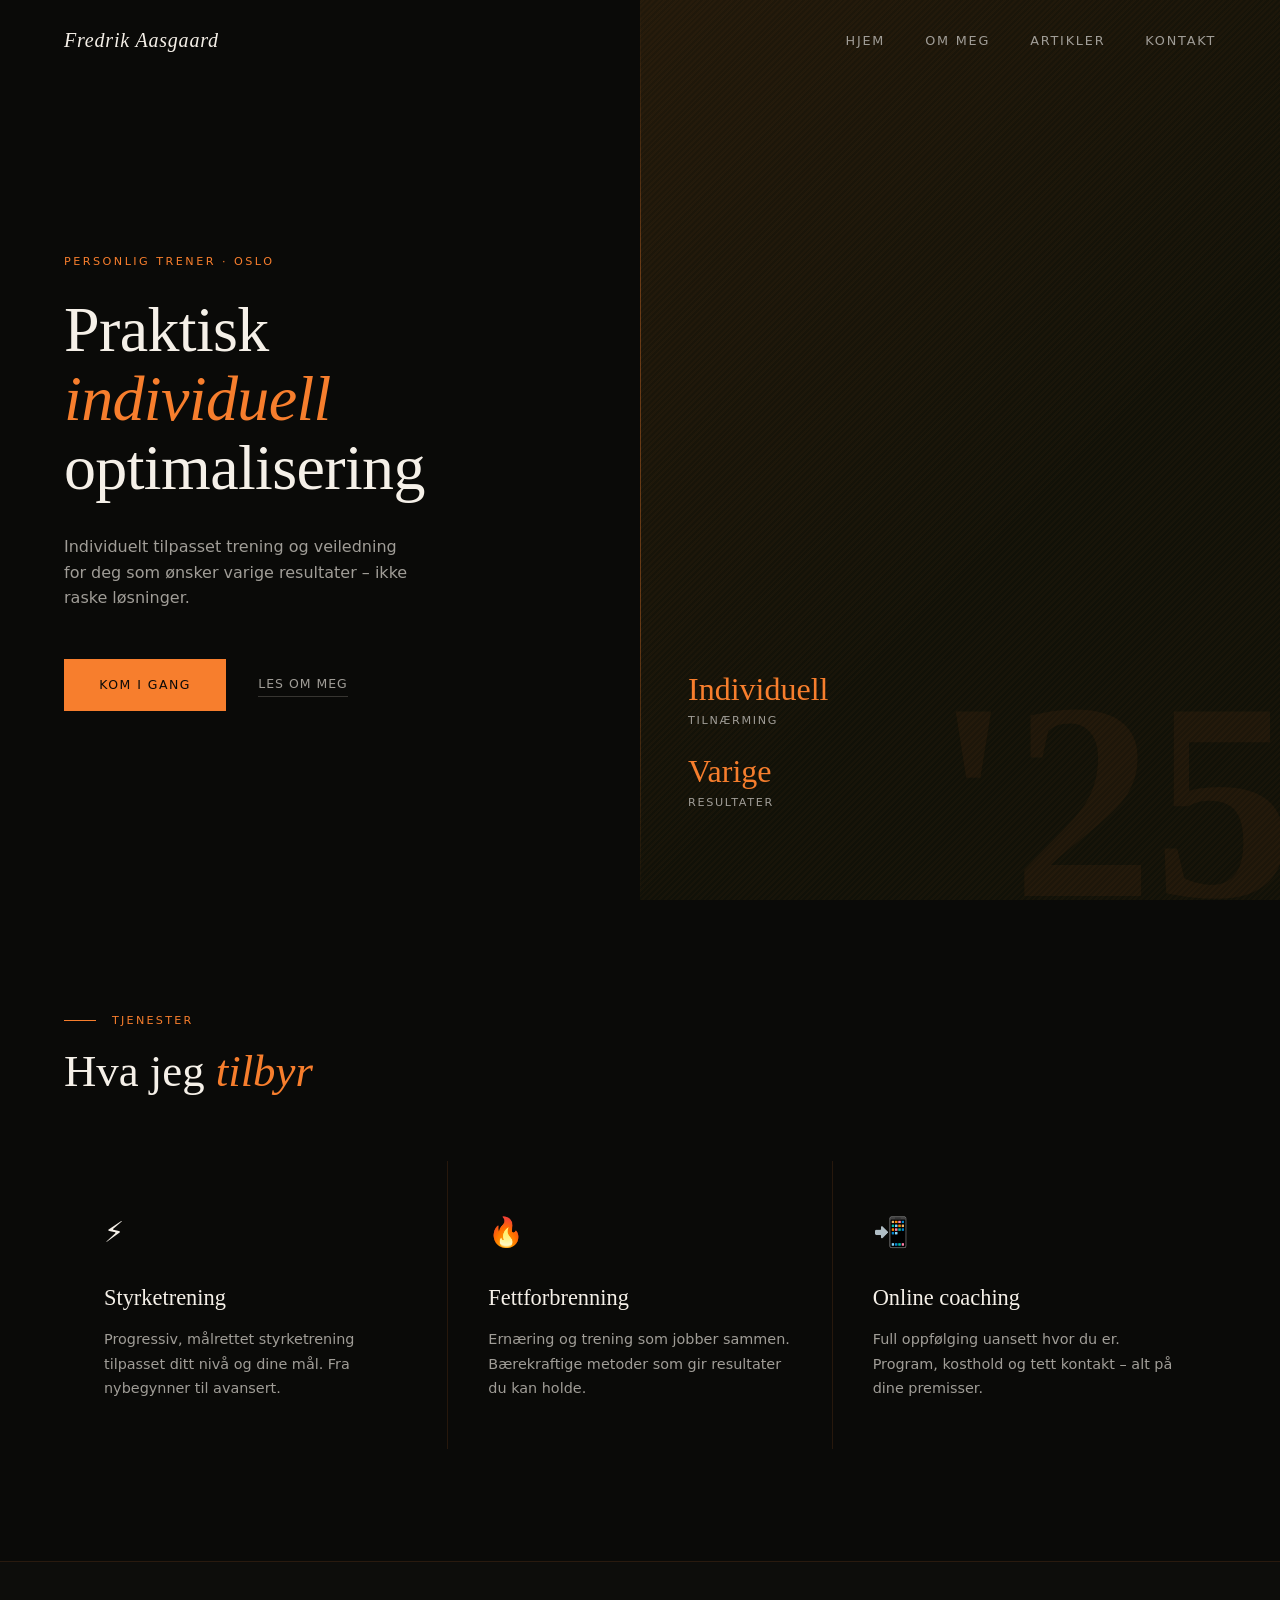
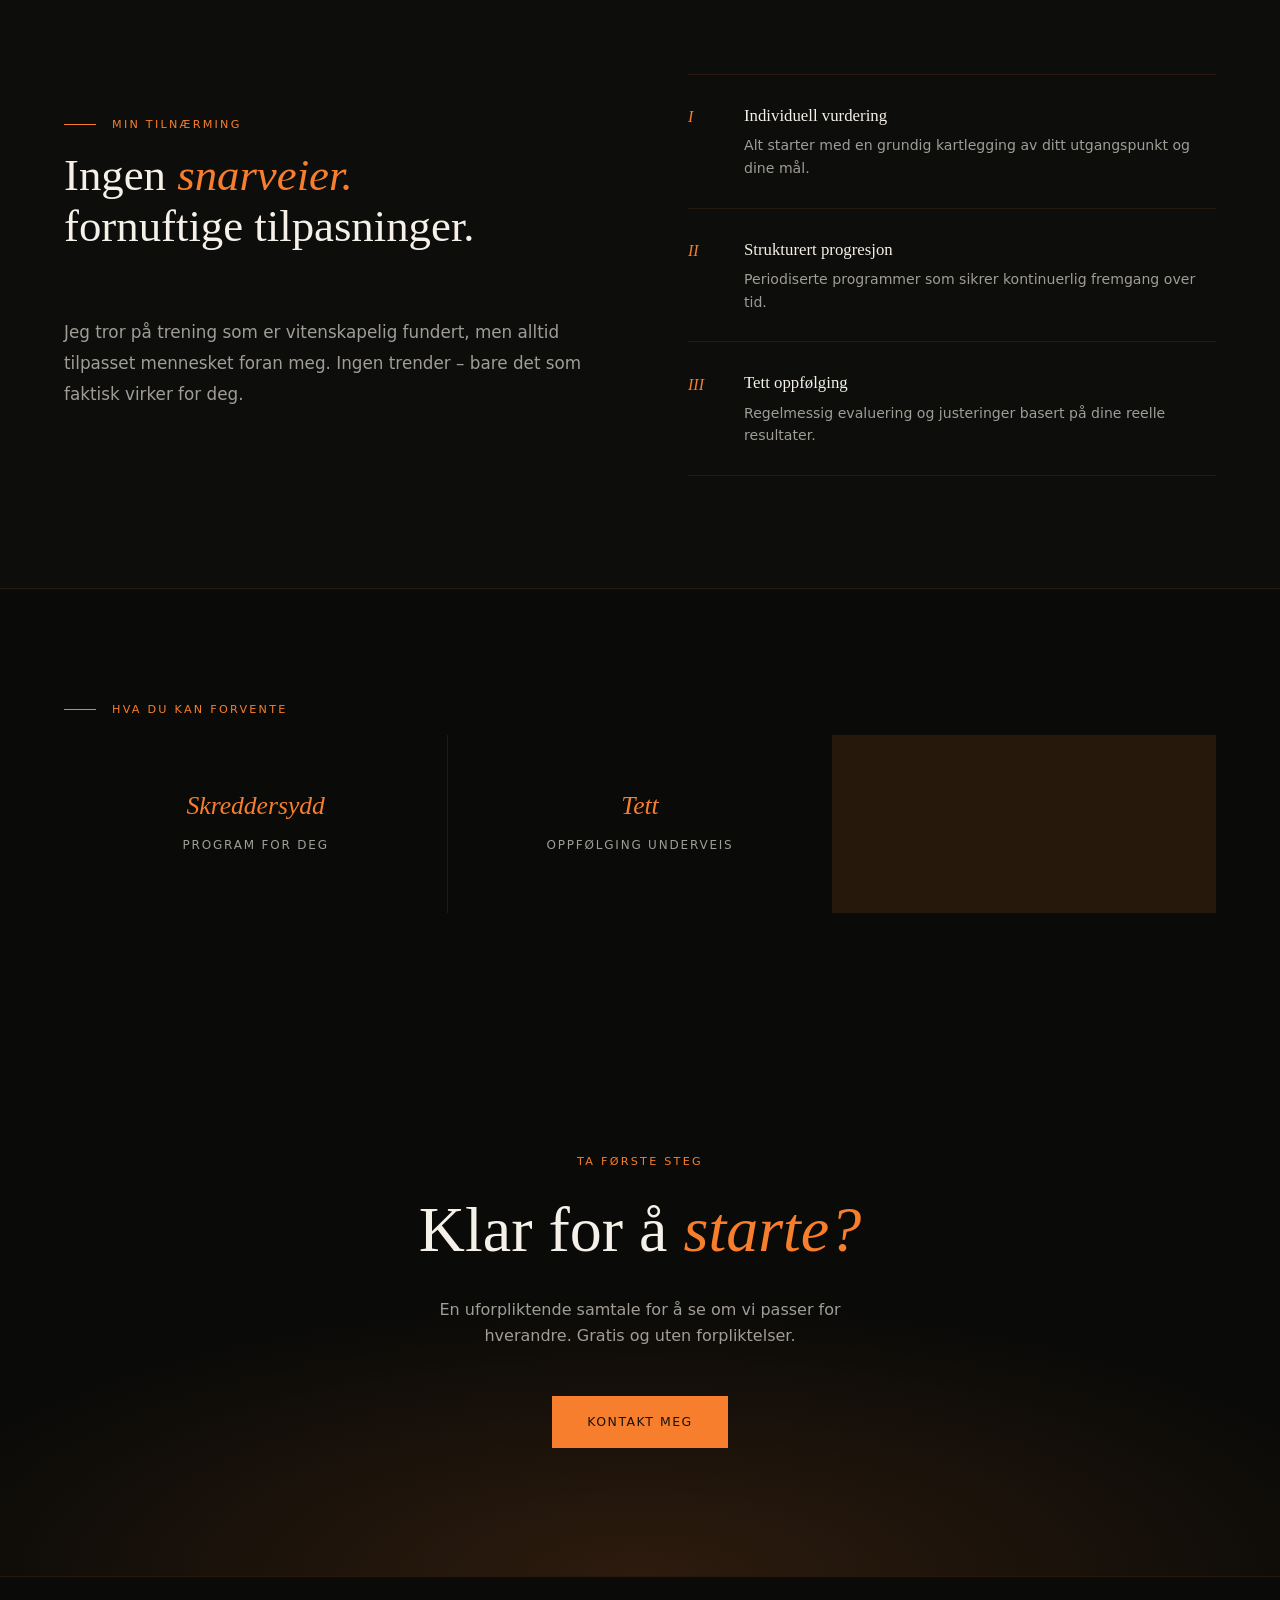
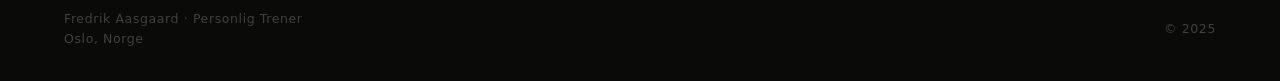
==== commit f4cf559e: "Update index.html" ====
--- a/index.html
+++ b/index.html
@@ -73,8 +73,8 @@
   <div class="approach-inner">
     <div class="approach-text">
       <div class="section-label reveal">Min tilnærming</div>
-      <h2 class="section-title reveal">Ingen <em>snarveier.</em><br>Bare system.</h2>
-      <p class="reveal">Jeg tror på trening som er vitenskapelig fundert, men alltid tilpasset mennesket foran meg. Ingen cookie-cutter programmer – bare det som faktisk virker for deg.</p>
+      <h2 class="section-title reveal">Ingen <em>snarveier.</em><br>fornuftige tilpasninger.</h2>
+      <p class="reveal">Jeg tror på trening som er vitenskapelig fundert, men alltid tilpasset mennesket foran meg. Ingen trender – bare det som faktisk virker for deg.</p>
     </div>
     <div class="approach-pillars">
       <div class="pillar reveal">
